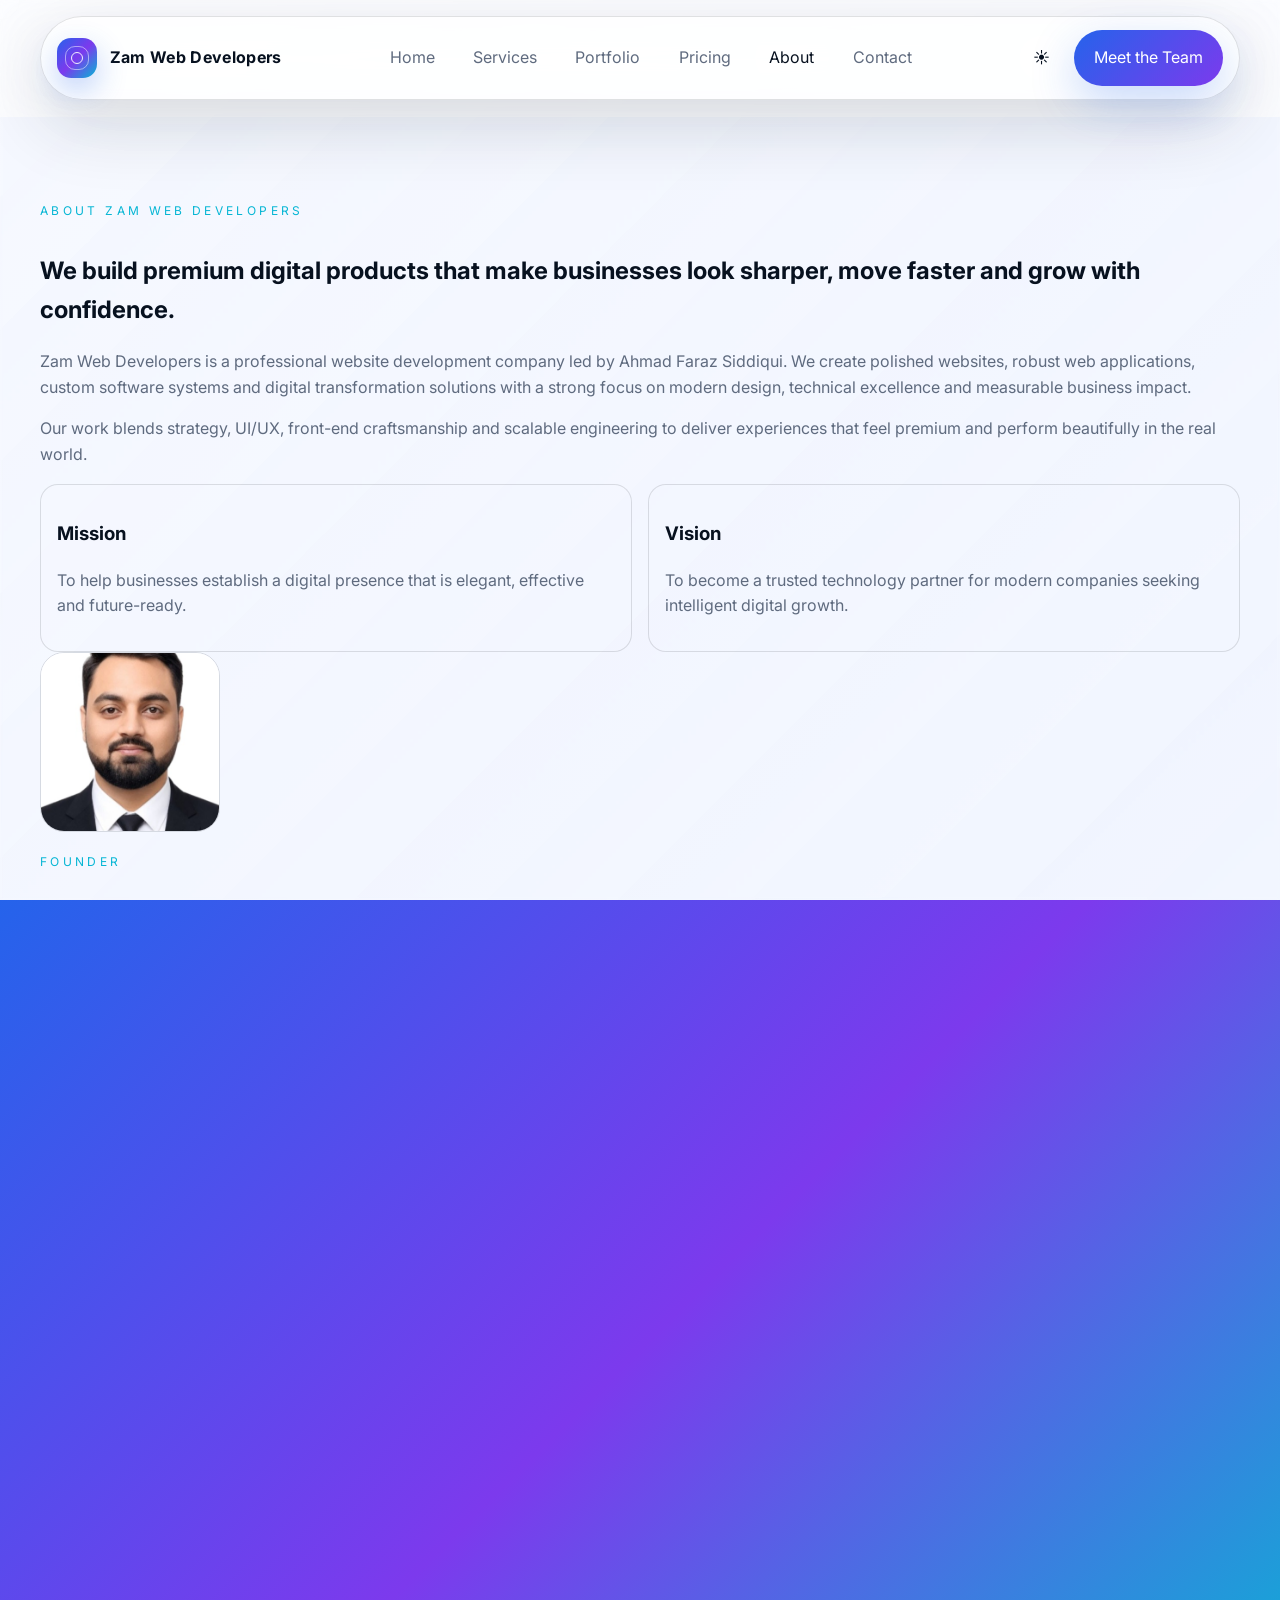
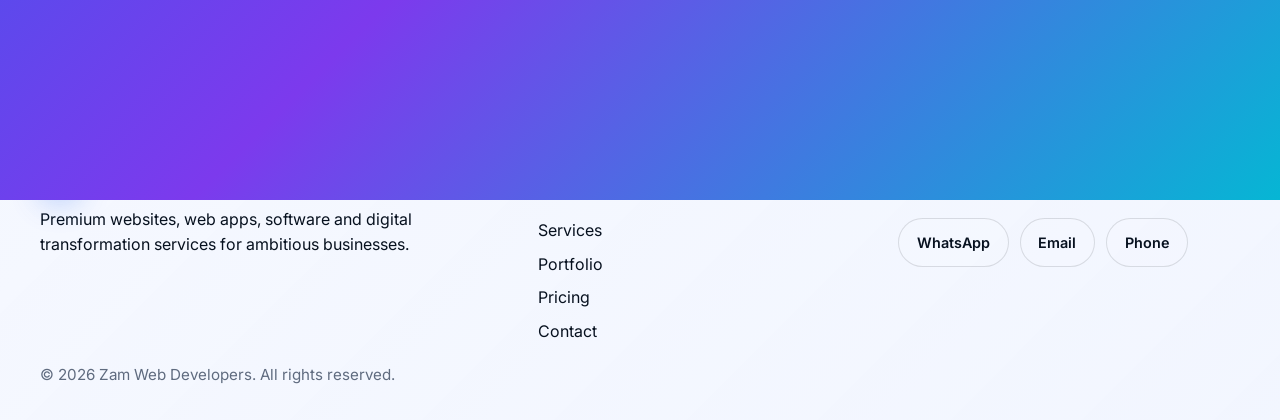
==== about.html @ e3aecfa4 "first" ====
<!DOCTYPE html>
<html lang="en">
  <head>
    <meta charset="UTF-8" />
    <meta name="viewport" content="width=device-width, initial-scale=1.0" />
    <title>About | Zam Web Developers</title>
    <meta name="description" content="Learn about Zam Web Developers, its mission, vision and founder Ahmad Faraz Siddiqui." />
    <link rel="canonical" href="https://zamwebdevelopers.com/about.html" />
    <link rel="preconnect" href="https://fonts.googleapis.com" />
    <link rel="preconnect" href="https://fonts.gstatic.com" crossorigin />
    <link href="https://fonts.googleapis.com/css2?family=Inter:wght@400;500;600;700;800&display=swap" rel="stylesheet" />
    <link rel="stylesheet" href="assets/css/styles.css" />
  </head>
  <body>
    <div id="loading-screen"><div class="loader"><div class="loader-ring"></div><div>Loading the company story...</div></div></div>
    <div id="scroll-progress"></div>
    <div id="cursor-follower"></div>
    <div class="page-transition"></div>
    <header class="site-header">
      <div class="container">
        <nav class="navbar" aria-label="Primary navigation">
          <a class="brand" href="index.html"><span class="brand-mark"></span><span>Zam Web Developers</span></a>
          <div class="nav-links">
            <a href="index.html">Home</a>
            <a href="services.html">Services</a>
            <a href="portfolio.html">Portfolio</a>
            <a href="pricing.html">Pricing</a>
            <a href="about.html" class="active">About</a>
            <a href="contact.html">Contact</a>
          </div>
          <div class="nav-actions"><button class="icon-btn" id="theme-toggle" aria-label="Toggle theme">☀︎</button><a class="btn" href="contact.html">Meet the Team</a></div>
        </nav>
      </div>
    </header>

    <main>
      <section class="section-shell">
        <div class="container about-grid">
          <article class="story-card reveal">
            <div class="eyebrow-small">About Zam Web Developers</div>
            <h2>We build premium digital products that make businesses look sharper, move faster and grow with confidence.</h2>
            <p>Zam Web Developers is a professional website development company led by Ahmad Faraz Siddiqui. We create polished websites, robust web applications, custom software systems and digital transformation solutions with a strong focus on modern design, technical excellence and measurable business impact.</p>
            <p>Our work blends strategy, UI/UX, front-end craftsmanship and scalable engineering to deliver experiences that feel premium and perform beautifully in the real world.</p>
            <div class="mission-vision">
              <div class="info-block"><h3>Mission</h3><p>To help businesses establish a digital presence that is elegant, effective and future-ready.</p></div>
              <div class="info-block"><h3>Vision</h3><p>To become a trusted technology partner for modern companies seeking intelligent digital growth.</p></div>
            </div>
          </article>
          <aside class="founder-card reveal">
            <img src="assets/images/founder.jpg" alt="Founder Ahmad Faraz Siddiqui" />
            <div>
              <div class="eyebrow-small">Founder</div>
              <h3>Ahmad Faraz Siddiqui</h3>
              <p>Professional Website Developer</p>
            </div>
            <p>Founder and lead specialist focused on premium digital experiences, modern web architecture and client-first delivery.</p>
          </aside>
        </div>
      </section>

      <section class="section-shell">
        <div class="container">
          <div class="section-heading reveal">
            <div>
              <div class="eyebrow-small">Future Goals</div>
              <h2>Expanding from premium websites to enterprise-grade digital transformation.</h2>
            </div>
          </div>
          <div class="service-grid">
            <article class="service-card reveal"><i>🚀</i><h3>Web Applications</h3><p>Scalable products that combine strong user experience with reliable architecture.</p></article>
            <article class="service-card reveal"><i>🧾</i><h3>ERP & CRM Systems</h3><p>Custom solutions for operations, sales, clients and internal workflows.</p></article>
            <article class="service-card reveal"><i>✨</i><h3>AI & Automation</h3><p>Intelligent integrations that improve productivity and unlock new capabilities.</p></article>
          </div>
        </div>
      </section>
    </main>

    <footer class="footer"><div class="container footer-grid"><div><div class="brand" style="margin-bottom:0.9rem;"><span class="brand-mark"></span><span>Zam Web Developers</span></div><p>Premium websites, web apps, software and digital transformation services for ambitious businesses.</p></div><div><h3>Quick Links</h3><div class="footer-links"><a href="services.html">Services</a><a href="portfolio.html">Portfolio</a><a href="pricing.html">Pricing</a><a href="contact.html">Contact</a></div></div><div><h3>Connect</h3><div class="socials"><a href="https://wa.me/919161007123" target="_blank" rel="noreferrer">WhatsApp</a><a href="mailto:farazsid20@gmail.com">Email</a><a href="tel:+919161007123">Phone</a></div></div></div><div class="container" style="margin-top:1.2rem;color:var(--muted);font-size:0.95rem;">© <span id="year"></span> Zam Web Developers. All rights reserved.</div></footer>
    <button class="back-to-top" id="back-to-top" aria-label="Back to top">↑</button>
    <script src="assets/js/main.js"></script>
  </body>
</html>
---- assets/css/styles.css ----
:root {
  --bg: #050816;
  --bg-soft: rgba(12, 18, 36, 0.88);
  --card: rgba(255, 255, 255, 0.08);
  --card-strong: rgba(255, 255, 255, 0.12);
  --text: #f8fbff;
  --muted: #9ca9c2;
  --primary: #2563eb;
  --secondary: #7c3aed;
  --accent: #06b6d4;
  --border: rgba(255, 255, 255, 0.12);
  --shadow: 0 30px 70px rgba(0, 0, 0, 0.35);
  --radius: 24px;
  --container: 1200px;
}

body.light {
  --bg: #f4f7ff;
  --bg-soft: rgba(255, 255, 255, 0.8);
  --card: rgba(9, 16, 39, 0.04);
  --card-strong: rgba(9, 16, 39, 0.08);
  --text: #07111f;
  --muted: #5f6b7f;
  --border: rgba(5, 8, 22, 0.12);
  --shadow: 0 24px 70px rgba(15, 23, 42, 0.16);
}

* { box-sizing: border-box; }
html { scroll-behavior: smooth; }
body {
  margin: 0;
  font-family: 'Inter', 'Segoe UI', Roboto, Arial, sans-serif;
  color: var(--text);
  background: linear-gradient(135deg, rgba(3, 7, 18, 0.5), rgba(5, 8, 22, 0.6)), url('../images/bg-hero.jpg') center/cover fixed;
  background-attachment: fixed;
  min-height: 100vh;
  overflow-x: hidden;
  line-height: 1.6;
  position: relative;
}

body::before {
  content: '';
  position: fixed;
  inset: 0;
  backdrop-filter: blur(1.5px);
  z-index: -1;
  pointer-events: none;
}

body.light {
  background: linear-gradient(135deg, rgba(244, 247, 255, 0.65), rgba(238, 243, 255, 0.75)), url('../images/bg-hero.jpg') center/cover fixed;
}

a { color: inherit; text-decoration: none; }
img { width: 100%; display: block; }
button, input, select, textarea { font: inherit; }

body.is-transitioning { overflow: hidden; }
body.is-transitioning .page-transition { transform: translateY(0); }

.page-transition {
  position: fixed;
  inset: 0;
  background: linear-gradient(135deg, var(--primary), var(--secondary), var(--accent));
  transform: translateY(100%);
  transition: transform 0.7s ease;
  z-index: 2000;
  pointer-events: none;
}

#cursor-follower {
  position: fixed;
  width: 40px;
  height: 40px;
  border: 1px solid rgba(255,255,255,0.2);
  border-radius: 999px;
  pointer-events: none;
  z-index: 3000;
  transform: translate(-50%, -50%);
  mix-blend-mode: screen;
  box-shadow: 0 0 30px rgba(6,182,212,0.2);
  transition: width 0.2s ease, height 0.2s ease, border-color 0.2s ease;
}
body.light #cursor-follower { border-color: rgba(0,0,0,0.16); }

#scroll-progress {
  position: fixed;
  inset: 0 auto auto 0;
  width: 0;
  height: 3px;
  background: linear-gradient(90deg, var(--primary), var(--accent), var(--secondary));
  z-index: 1999;
}

#loading-screen {
  position: fixed;
  inset: 0;
  display: grid;
  place-items: center;
  background: rgba(2, 6, 23, 0.96);
  z-index: 2600;
  backdrop-filter: blur(24px);
  transition: opacity 0.6s ease, visibility 0.6s ease;
}
#loading-screen.hidden { opacity: 0; visibility: hidden; }
.loader {
  display: flex;
  flex-direction: column;
  align-items: center;
  gap: 1rem;
}
.loader-ring {
  width: 72px;
  height: 72px;
  border-radius: 50%;
  border: 2px solid rgba(255,255,255,0.12);
  border-top-color: var(--accent);
  border-right-color: var(--secondary);
  animation: spin 1s linear infinite;
}

.container {
  width: min(var(--container), calc(100% - 32px));
  margin: 0 auto;
}

.site-header {
  position: sticky;
  top: 0;
  z-index: 1200;
  padding: 1rem 0;
  background: rgba(3, 7, 18, 0.36);
  backdrop-filter: blur(24px);
  border-bottom: 1px solid rgba(255,255,255,0.06);
}
body.light .site-header { background: rgba(255,255,255,0.68); }
.navbar {
  display: flex;
  align-items: center;
  justify-content: space-between;
  gap: 1rem;
  border: 1px solid var(--border);
  border-radius: 999px;
  background: var(--bg-soft);
  padding: 0.8rem 1rem;
  box-shadow: var(--shadow);
}
.brand {
  display: flex;
  align-items: center;
  gap: 0.8rem;
  font-weight: 700;
  letter-spacing: 0.02em;
}
.brand-mark {
  width: 40px;
  height: 40px;
  border-radius: 14px;
  background: linear-gradient(135deg, var(--primary), var(--secondary), var(--accent));
  box-shadow: 0 12px 30px rgba(37,99,235,0.3);
  position: relative;
  overflow: hidden;
}
.brand-mark::before,
.brand-mark::after {
  content: '';
  position: absolute;
  inset: 8px;
  border: 1px solid rgba(255,255,255,0.5);
  border-radius: 10px;
}
.brand-mark::after {
  inset: 14px;
  border-color: rgba(255,255,255,0.9);
}
.nav-links { display: flex; gap: 0.6rem; flex-wrap: wrap; }
.nav-links a {
  padding: 0.7rem 0.9rem;
  border-radius: 999px;
  color: var(--muted);
  transition: all 0.25s ease;
}
.nav-links a:hover, .nav-links a.active { color: var(--text); background: rgba(255,255,255,0.08); }
.nav-actions { display: flex; align-items: center; gap: 0.65rem; }
.icon-btn, .btn, .btn-secondary {
  border: none;
  cursor: pointer;
  transition: transform 0.25s ease, box-shadow 0.25s ease, background 0.25s ease;
  position: relative;
  overflow: hidden;
}
.icon-btn {
  width: 44px;
  height: 44px;
  border-radius: 50%;
  background: rgba(255,255,255,0.08);
  color: var(--text);
  backdrop-filter: blur(12px);
}
.btn {
  display: inline-flex;
  align-items: center;
  justify-content: center;
  gap: 0.6rem;
  padding: 0.95rem 1.25rem;
  border-radius: 999px;
  color: white;
  background: linear-gradient(135deg, var(--primary), var(--secondary));
  box-shadow: 0 16px 45px rgba(37,99,235,0.25);
}
.btn:hover, .icon-btn:hover { transform: translateY(-2px); }
.btn-secondary {
  background: rgba(255,255,255,0.08);
  color: var(--text);
  padding: 0.95rem 1.25rem;
  border-radius: 999px;
  border: 1px solid var(--border);
  backdrop-filter: blur(16px);
}
.btn-secondary:hover { background: rgba(255,255,255,0.14); }
.btn::after, .btn-secondary::after {
  content: '';
  position: absolute;
  inset: 0;
  background: radial-gradient(circle, rgba(255,255,255,0.3), transparent 60%);
  transform: scale(0);
  transition: transform 0.45s ease;
}
.btn:active::after, .btn-secondary:active::after { transform: scale(2.2); }

.hero {
  position: relative;
  padding: 4.5rem 0 3rem;
  min-height: 92vh;
  display: grid;
  align-items: center;
  overflow: hidden;
  background: transparent;
}
.hero-grid {
  display: grid;
  grid-template-columns: 1.1fr 0.9fr;
  gap: 2rem;
  align-items: center;
}
.hero-copy h1 {
  font-size: clamp(2.4rem, 5vw, 4.5rem);
  line-height: 1.05;
  margin: 0 0 1rem;
  letter-spacing: -0.03em;
}
.hero-copy .eyebrow {
  display: inline-flex;
  align-items: center;
  gap: 0.6rem;
  font-size: 0.8rem;
  text-transform: uppercase;
  letter-spacing: 0.25em;
  color: var(--accent);
  margin-bottom: 1rem;
}
.hero-copy p {
  font-size: 1.06rem;
  color: var(--muted);
  margin: 0 0 1.8rem;
  max-width: 640px;
}
.hero-actions { display: flex; gap: 1rem; flex-wrap: wrap; margin-bottom: 2rem; }
.typing { color: var(--accent); }
.hero-badges { display: flex; flex-wrap: wrap; gap: 0.7rem; }
.badge {
  display: inline-flex;
  align-items: center;
  gap: 0.4rem;
  padding: 0.7rem 0.9rem;
  border-radius: 999px;
  color: var(--muted);
  background: rgba(255,255,255,0.06);
  border: 1px solid var(--border);
}
.hero-visual {
  position: relative;
  min-height: 540px;
  display: grid;
  place-items: center;
}
.hero-card {
  width: min(100%, 520px);
  padding: 1.2rem;
  background: linear-gradient(135deg, rgba(255,255,255,0.14), rgba(255,255,255,0.06));
  border: 1px solid var(--border);
  border-radius: 30px;
  box-shadow: var(--shadow);
  backdrop-filter: blur(28px);
  transform-style: preserve-3d;
}
.hero-card-inner {
  position: relative;
  overflow: hidden;
  border-radius: 24px;
  background: linear-gradient(140deg, rgba(37,99,235,0.2), rgba(7, 14, 32, 0.82) 55%, rgba(6,182,212,0.18));
  padding: 1.2rem;
  min-height: 430px;
}
.hero-card-inner::before,
.hero-card-inner::after {
  content: '';
  position: absolute;
  border-radius: 999px;
  filter: blur(30px);
  opacity: 0.7;
}
.hero-card-inner::before { width: 220px; height: 220px; background: rgba(37,99,235,0.35); top: -40px; right: -30px; }
.hero-card-inner::after { width: 180px; height: 180px; background: rgba(6,182,212,0.35); bottom: -40px; left: -20px; }
.hero-visual img { border-radius: 22px; border: 1px solid rgba(255,255,255,0.12); box-shadow: inset 0 0 0 1px rgba(255,255,255,0.06); }
.glow-orb {
  position: absolute;
  width: 280px;
  height: 280px;
  border-radius: 50%;
  background: radial-gradient(circle, rgba(37,99,235,0.45), transparent 70%);
  filter: blur(10px);
  left: -50px;
  bottom: -50px;
  animation: float 6s ease-in-out infinite;
}
.particle-layer { position: absolute; inset: 0; pointer-events: none; }
.particle {
  position: absolute;
  width: 8px;
  height: 8px;
  border-radius: 50%;
  background: rgba(255,255,255,0.8);
  box-shadow: 0 0 18px rgba(37,99,235,0.7);
  animation: float 4s ease-in-out infinite;
}
.tech-grid {
  display: grid;
  grid-template-columns: repeat(3, 1fr);
  gap: 0.75rem;
  margin-top: 1rem;
}
.tech-pill {
  padding: 0.8rem 0.7rem;
  text-align: center;
  border-radius: 16px;
  background: rgba(255,255,255,0.07);
  border: 1px solid rgba(255,255,255,0.12);
  font-size: 0.82rem;
  color: var(--text);
}

.section-shell {
  padding: 5rem 0;
}
.section-heading {
  display: flex;
  justify-content: space-between;
  align-items: end;
  gap: 2rem;
  margin-bottom: 2rem;
}
.section-heading h2 {
  font-size: clamp(1.8rem, 3vw, 2.4rem);
  margin: 0 0 0.5rem;
}
.section-heading p { margin: 0; color: var(--muted); max-width: 680px; }
.eyebrow-small {
  display: inline-block;
  font-size: 0.75rem;
  text-transform: uppercase;
  letter-spacing: 0.28em;
  color: var(--accent);
  margin-bottom: 0.8rem;
}

.stats-grid, .why-grid, .service-grid, .portfolio-grid, .pricing-grid, .faq-list, .blog-grid, .logo-row, .award-grid, .timeline, .testimonial-grid, .contact-grid {
  display: grid;
  gap: 1.35rem;
}
.stats-grid { grid-template-columns: repeat(4, 1fr); }
.stat-card, .why-card, .service-card, .portfolio-card, .pricing-card, .faq-item, .blog-card, .award-card, .timeline-step, .testimonial-card, .contact-card, .calculator-card {
  position: relative;
  padding: 1.2rem;
  border-radius: var(--radius);
  background: linear-gradient(135deg, var(--card), rgba(255,255,255,0.04));
  border: 1px solid var(--border);
  backdrop-filter: blur(20px);
  box-shadow: var(--shadow);
  overflow: hidden;
}
.stat-card::before, .why-card::before, .service-card::before, .portfolio-card::before, .pricing-card::before, .faq-item::before, .blog-card::before, .award-card::before, .timeline-step::before, .testimonial-card::before, .contact-card::before, .calculator-card::before {
  content: '';
  position: absolute;
  inset: 0;
  background: linear-gradient(135deg, rgba(255,255,255,0.12), transparent 30%, rgba(255,255,255,0.04));
  pointer-events: none;
}
.stat-card .value { font-size: 2rem; font-weight: 700; margin-bottom: 0.3rem; }
.stat-card span { color: var(--muted); }

.why-grid { grid-template-columns: repeat(4, 1fr); }
.why-card:hover, .service-card:hover, .portfolio-card:hover, .pricing-card:hover, .blog-card:hover, .testimonial-card:hover, .timeline-step:hover {
  transform: translateY(-6px);
  border-color: rgba(37,99,235,0.4);
  box-shadow: 0 25px 70px rgba(6,182,212,0.15);
}
.why-card i, .service-card i, .pricing-card i, .blog-card i, .timeline-step i, .testimonial-card i {
  font-size: 1.35rem;
  color: var(--accent);
  margin-bottom: 0.8rem;
}
.why-card h3, .service-card h3, .pricing-card h3, .blog-card h3, .portfolio-card h3, .testimonial-card h3 { margin: 0 0 0.5rem; }
.why-card p, .service-card p, .pricing-card p, .blog-card p, .portfolio-card p, .testimonial-card p, .faq-item p { color: var(--muted); margin: 0; }

.service-grid { grid-template-columns: repeat(3, 1fr); }
.service-card .card-link { margin-top: 1rem; display: inline-flex; color: var(--accent); font-weight: 600; }
.service-card .service-list { display: flex; flex-wrap: wrap; gap: 0.5rem; margin-top: 1rem; }
.service-card .service-list span { padding: 0.45rem 0.7rem; border-radius: 999px; background: rgba(255,255,255,0.06); border: 1px solid var(--border); font-size: 0.8rem; }

.timeline { position: relative; grid-template-columns: repeat(6, 1fr); }
.timeline::before { content: ''; position: absolute; top: 28px; left: 9%; right: 9%; height: 2px; background: linear-gradient(90deg, var(--primary), var(--accent), var(--secondary)); opacity: 0.45; }
.timeline-step { text-align: center; position: relative; z-index: 1; }
.timeline-step .step-badge { width: 56px; height: 56px; border-radius: 50%; display: inline-grid; place-items: center; margin-bottom: 0.9rem; background: linear-gradient(135deg, rgba(37,99,235,0.25), rgba(6,182,212,0.25)); border: 1px solid rgba(255,255,255,0.12); font-weight: 700; }
.timeline-step h3 { margin: 0 0 0.45rem; }
.timeline-step p { color: var(--muted); font-size: 0.95rem; }

.portfolio-grid { grid-template-columns: repeat(3, 1fr); }
.portfolio-card img { aspect-ratio: 16/10; object-fit: cover; border-radius: 16px; margin-bottom: 1rem; }
.portfolio-actions { display: flex; justify-content: space-between; align-items: center; margin-top: 1rem; }
.filter-row { display: flex; flex-wrap: wrap; gap: 0.7rem; margin-bottom: 1.2rem; }
.filter-chip {
  border: 1px solid var(--border);
  padding: 0.7rem 0.95rem;
  border-radius: 999px;
  background: rgba(255,255,255,0.06);
  color: var(--muted);
  cursor: pointer;
}
.filter-chip.active { background: linear-gradient(135deg, var(--primary), var(--secondary)); color: white; }

.tech-stack { display: grid; grid-template-columns: repeat(6, minmax(0, 1fr)); gap: 0.9rem; }
.tech-item {
  padding: 1rem;
  border-radius: 18px;
  text-align: center;
  background: rgba(255,255,255,0.06);
  border: 1px solid var(--border);
  min-height: 96px;
  display: grid;
  place-items: center;
  font-weight: 600;
}
.tech-item:hover { transform: translateY(-3px); box-shadow: 0 18px 45px rgba(37,99,235,0.14); }

.testimonial-grid { grid-template-columns: repeat(3, 1fr); }
.testimonial-card .rating { color: #fbbf24; font-size: 1rem; margin-bottom: 0.7rem; }
.testimonial-card .person { display: flex; align-items: center; gap: 0.7rem; margin-top: 1rem; }
.avatar { width: 48px; height: 48px; border-radius: 50%; background: linear-gradient(135deg, var(--primary), var(--secondary)); display: grid; place-items: center; font-weight: 700; }
.testimonial-slider { margin-top: 1rem; display: flex; justify-content: center; gap: 0.75rem; }
.testimonial-slider button { width: 44px; height: 44px; border-radius: 50%; border: 1px solid var(--border); background: rgba(255,255,255,0.08); color: var(--text); }

.pricing-grid { grid-template-columns: repeat(3, 1fr); }
.pricing-card.featured { border-color: rgba(37,99,235,0.4); transform: scale(1.015); }
.pricing-card ul { list-style: none; padding: 0; margin: 1rem 0; display: grid; gap: 0.65rem; }
.pricing-card li { color: var(--muted); display: flex; gap: 0.55rem; align-items: flex-start; }
.pricing-card li::before { content: '✓'; color: var(--accent); font-weight: 700; }
.price { font-size: 2rem; font-weight: 700; margin: 0.4rem 0; }
.price small { font-size: 0.95rem; color: var(--muted); }

.faq-list { grid-template-columns: 1fr 1fr; }
.faq-item { cursor: pointer; }
.faq-item .faq-question { display: flex; justify-content: space-between; align-items: center; gap: 1rem; }
.faq-answer { max-height: 0; overflow: hidden; transition: max-height 0.35s ease; }
.faq-item.active .faq-answer { max-height: 180px; margin-top: 0.8rem; }
.faq-item .plus { color: var(--accent); font-size: 1.15rem; }

.newsletter, .cta-banner { padding: 2rem; border-radius: 32px; background: linear-gradient(135deg, rgba(37,99,235,0.18), rgba(6,182,212,0.16)); border: 1px solid var(--border); box-shadow: var(--shadow); }
.newsletter form { display: flex; gap: 0.8rem; flex-wrap: wrap; margin-top: 1rem; }
.newsletter input { flex: 1; min-width: 260px; padding: 0.95rem 1rem; border-radius: 999px; border: 1px solid var(--border); background: rgba(255,255,255,0.08); color: var(--text); }

.about-grid, .contact-grid { grid-template-columns: 1.1fr 0.9fr; gap: 1.4rem; }
.story-card p { color: var(--muted); margin-bottom: 1rem; }
.mission-vision { display: grid; grid-template-columns: repeat(2, 1fr); gap: 1rem; margin-top: 1rem; }
.founder-card { display: flex; flex-direction: column; gap: 1rem; align-items: flex-start; }
.founder-card img { width: 180px; height: 180px; object-fit: cover; border-radius: 24px; border: 1px solid var(--border); }
.contact-card form { display: grid; gap: 0.8rem; }
.contact-card .field-group { display: grid; gap: 0.35rem; }
.contact-card label { font-weight: 600; }
.contact-card input, .contact-card select, .contact-card textarea {
  padding: 0.9rem 1rem; border-radius: 16px; border: 1px solid var(--border); background: rgba(255,255,255,0.08); color: var(--text);
}
.contact-card textarea { min-height: 120px; resize: vertical; }
.company-info { display: grid; gap: 1rem; }
.info-block { padding: 1rem; border-radius: 18px; background: rgba(255,255,255,0.05); border: 1px solid var(--border); }
.map-card { min-height: 240px; display: grid; place-items: center; border-radius: 24px; background: linear-gradient(135deg, rgba(37,99,235,0.18), rgba(6,182,212,0.18)); border: 1px solid var(--border); }

.footer {
  padding: 3rem 0 2rem;
  border-top: 1px solid var(--border);
  margin-top: 2rem;
}
.footer-grid { display: grid; grid-template-columns: 1.4fr 1fr 1fr; gap: 1.2rem; }
.footer-links { display: grid; gap: 0.5rem; }
.socials { display: flex; gap: 0.7rem; flex-wrap: wrap; }
.socials a { padding: 0.75rem 1.1rem; display: inline-flex; align-items: center; justify-content: center; border-radius: 999px; background: rgba(255,255,255,0.08); border: 1px solid var(--border); font-weight: 600; font-size: 0.9rem; transition: all 0.25s ease; }

.back-to-top {
  position: fixed;
  right: 20px;
  bottom: 22px;
  width: 50px;
  height: 50px;
  border-radius: 50%;
  border: none;
  background: linear-gradient(135deg, var(--primary), var(--secondary));
  color: white;
  box-shadow: 0 14px 40px rgba(37,99,235,0.25);
  z-index: 1800;
  opacity: 0;
  visibility: hidden;
  transform: translateY(12px);
  transition: all 0.3s ease;
}
.back-to-top.visible { opacity: 1; visibility: visible; transform: translateY(0); }

.floating-widget {
  position: fixed;
  right: 20px;
  bottom: 88px;
  z-index: 1780;
}
.widget-btn, .floating-action {
  width: 56px; height: 56px; border-radius: 50%; display: grid; place-items: center; border: none; color: white; cursor: pointer; box-shadow: var(--shadow);
}
.widget-btn { background: linear-gradient(135deg, var(--primary), var(--secondary)); }
.chat-panel {
  position: absolute;
  right: 0;
  bottom: 72px;
  width: 320px;
  padding: 1rem;
  border-radius: 24px;
  background: rgba(6, 10, 25, 0.92);
  border: 1px solid var(--border);
  backdrop-filter: blur(24px);
  display: none;
}
.chat-panel.open { display: block; }
.chat-bubble { background: rgba(255,255,255,0.08); padding: 0.8rem; border-radius: 16px; margin-bottom: 0.8rem; color: var(--muted); }
.floating-actions { position: fixed; right: 20px; bottom: 90px; display: grid; gap: 0.7rem; z-index: 1750; }
.whatsapp { background: #25d366; }
.phone { background: var(--accent); }
.mail { background: var(--secondary); }

.calculator-card .range-row { display: grid; gap: 0.35rem; margin-top: 0.8rem; }
.calculator-card .output { margin-top: 0.8rem; font-size: 1.4rem; font-weight: 700; }

.reveal { opacity: 0; transform: translateY(24px); transition: all 0.6s ease; }
.reveal.visible { opacity: 1; transform: translateY(0); }

@keyframes spin { to { transform: rotate(360deg); } }
@keyframes float { 0%,100% { transform: translateY(0px); } 50% { transform: translateY(-12px); } }

@media (max-width: 1024px) {
  .hero-grid, .about-grid, .contact-grid { grid-template-columns: 1fr; }
  .stats-grid, .why-grid, .service-grid, .portfolio-grid, .pricing-grid, .testimonial-grid, .faq-list { grid-template-columns: repeat(2, 1fr); }
  .timeline { grid-template-columns: repeat(3, 1fr); }
  .tech-stack { grid-template-columns: repeat(3, 1fr); }
  .footer-grid { grid-template-columns: 1fr 1fr; }
}

@media (max-width: 780px) {
  .navbar { flex-wrap: wrap; border-radius: 24px; }
  .nav-links { order: 3; width: 100%; justify-content: center; }
  .stats-grid, .why-grid, .service-grid, .portfolio-grid, .pricing-grid, .testimonial-grid, .faq-list, .mission-vision, .tech-stack, .footer-grid { grid-template-columns: 1fr; }
  .timeline { grid-template-columns: 1fr; }
  .timeline::before { display: none; }
  .hero { padding-top: 3rem; }
  .hero-actions { flex-direction: column; align-items: flex-start; }
  .section-heading { flex-direction: column; align-items: flex-start; }
  .newsletter form { flex-direction: column; }
}
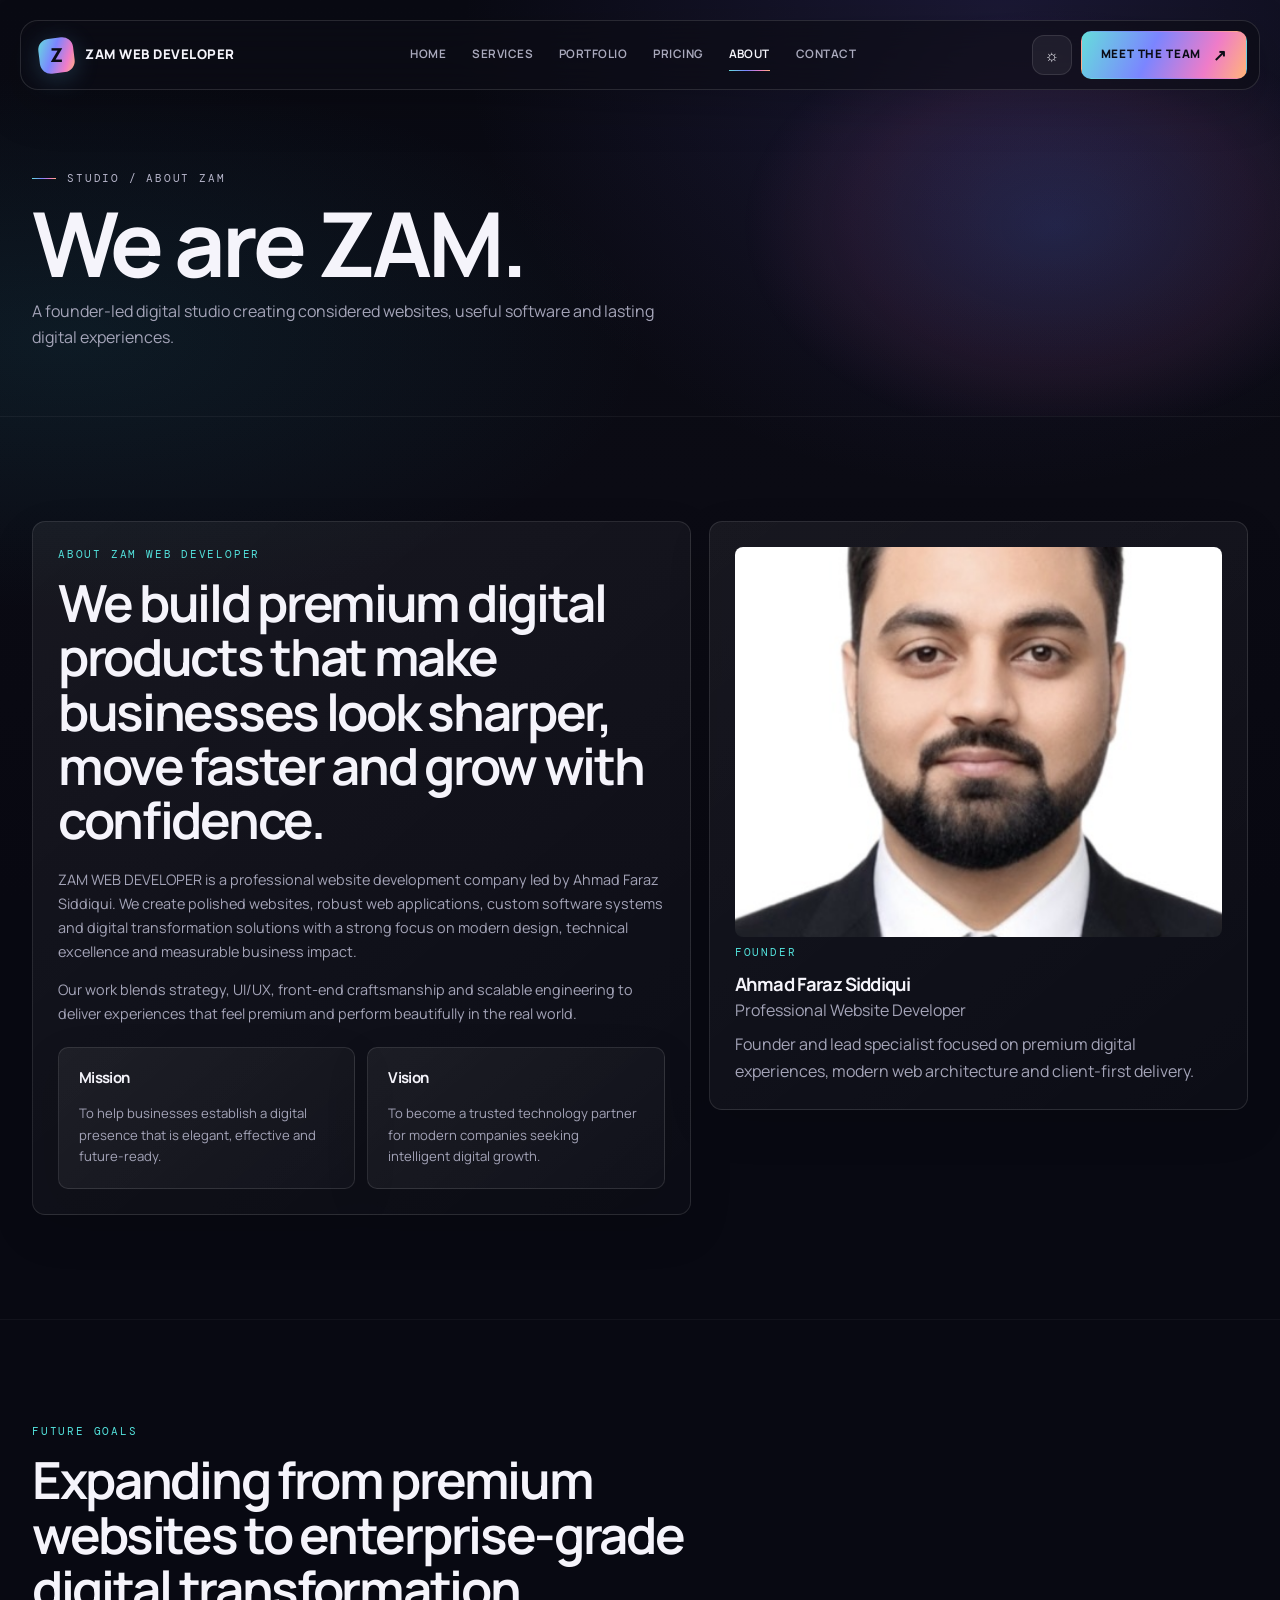
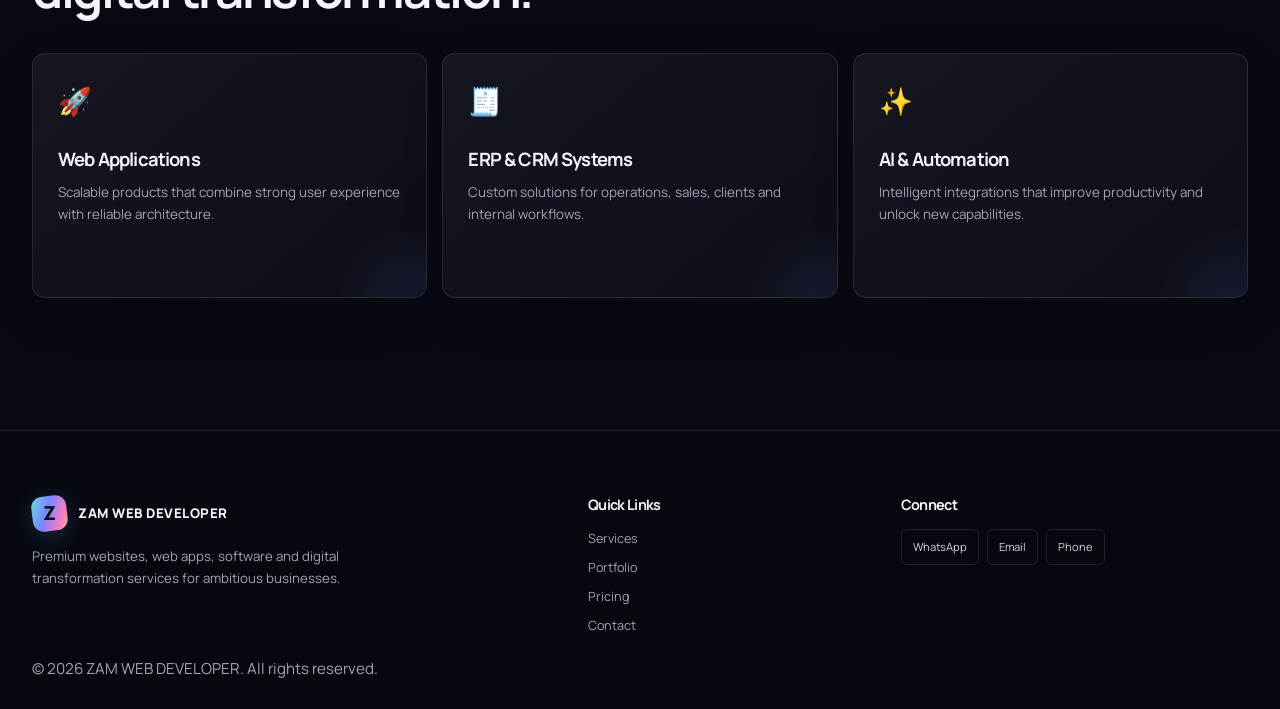
==== commit 079c0f19: "08/10/2026" ====
--- a/about.html
+++ b/about.html
@@ -3,12 +3,22 @@
   <head>
     <meta charset="UTF-8" />
     <meta name="viewport" content="width=device-width, initial-scale=1.0" />
-    <title>About | Zam Web Developers</title>
-    <meta name="description" content="Learn about Zam Web Developers, its mission, vision and founder Ahmad Faraz Siddiqui." />
-    <link rel="canonical" href="https://zamwebdevelopers.com/about.html" />
+    <link rel="icon" type="image/svg+xml" href="assets/images/favicon.svg" />
+    <title>About | ZAM WEB DEVELOPER</title>
+    <meta name="description" content="Learn about ZAM WEB DEVELOPER, its mission, vision and founder Ahmad Faraz Siddiqui." />
+    <link rel="canonical" href="https://zamai.shop/about.html" />
+    <meta property="og:title" content="About | ZAM WEB DEVELOPER" />
+    <meta property="og:description" content="Learn about ZAM WEB DEVELOPER, its mission, vision and founder Ahmad Faraz Siddiqui." />
+    <meta property="og:type" content="website" />
+    <meta property="og:url" content="https://zamai.shop/about.html" />
+    <meta property="og:image" content="https://zamai.shop/assets/images/founder.jpg" />
+    <meta name="twitter:card" content="summary_large_image" />
+    <meta name="twitter:title" content="About | ZAM WEB DEVELOPER" />
+    <meta name="twitter:description" content="Learn about ZAM WEB DEVELOPER, its mission, vision and founder Ahmad Faraz Siddiqui." />
+    <meta name="twitter:image" content="https://zamai.shop/assets/images/founder.jpg" />
     <link rel="preconnect" href="https://fonts.googleapis.com" />
     <link rel="preconnect" href="https://fonts.gstatic.com" crossorigin />
-    <link href="https://fonts.googleapis.com/css2?family=Inter:wght@400;500;600;700;800&display=swap" rel="stylesheet" />
+    <link href="https://fonts.googleapis.com/css2?family=DM+Mono:wght@400;500&family=Manrope:wght@400;500;600;700;800&display=swap" rel="stylesheet" />
     <link rel="stylesheet" href="assets/css/styles.css" />
   </head>
   <body>
@@ -19,8 +29,8 @@
     <header class="site-header">
       <div class="container">
         <nav class="navbar" aria-label="Primary navigation">
-          <a class="brand" href="index.html"><span class="brand-mark"></span><span>Zam Web Developers</span></a>
-          <div class="nav-links">
+          <a class="brand" href="index.html"><span class="brand-mark"></span><span>ZAM WEB DEVELOPER</span></a>
+          <div class="nav-links" id="site-nav">
             <a href="index.html">Home</a>
             <a href="services.html">Services</a>
             <a href="portfolio.html">Portfolio</a>
@@ -28,18 +38,20 @@
             <a href="about.html" class="active">About</a>
             <a href="contact.html">Contact</a>
           </div>
+          <button class="menu-toggle" type="button" aria-label="Open navigation" aria-expanded="false" aria-controls="site-nav"><span></span><span></span></button>
           <div class="nav-actions"><button class="icon-btn" id="theme-toggle" aria-label="Toggle theme">☀︎</button><a class="btn" href="contact.html">Meet the Team</a></div>
         </nav>
       </div>
     </header>
 
     <main>
+      <section class="page-intro"><div class="container reveal"><div class="eyebrow">Studio / About ZAM</div><h1>We are ZAM.</h1><p>A founder-led digital studio creating considered websites, useful software and lasting digital experiences.</p></div></section>
       <section class="section-shell">
         <div class="container about-grid">
           <article class="story-card reveal">
-            <div class="eyebrow-small">About Zam Web Developers</div>
+            <div class="eyebrow-small">About ZAM WEB DEVELOPER</div>
             <h2>We build premium digital products that make businesses look sharper, move faster and grow with confidence.</h2>
-            <p>Zam Web Developers is a professional website development company led by Ahmad Faraz Siddiqui. We create polished websites, robust web applications, custom software systems and digital transformation solutions with a strong focus on modern design, technical excellence and measurable business impact.</p>
+            <p>ZAM WEB DEVELOPER is a professional website development company led by Ahmad Faraz Siddiqui. We create polished websites, robust web applications, custom software systems and digital transformation solutions with a strong focus on modern design, technical excellence and measurable business impact.</p>
             <p>Our work blends strategy, UI/UX, front-end craftsmanship and scalable engineering to deliver experiences that feel premium and perform beautifully in the real world.</p>
             <div class="mission-vision">
               <div class="info-block"><h3>Mission</h3><p>To help businesses establish a digital presence that is elegant, effective and future-ready.</p></div>
@@ -75,7 +87,7 @@
       </section>
     </main>
 
-    <footer class="footer"><div class="container footer-grid"><div><div class="brand" style="margin-bottom:0.9rem;"><span class="brand-mark"></span><span>Zam Web Developers</span></div><p>Premium websites, web apps, software and digital transformation services for ambitious businesses.</p></div><div><h3>Quick Links</h3><div class="footer-links"><a href="services.html">Services</a><a href="portfolio.html">Portfolio</a><a href="pricing.html">Pricing</a><a href="contact.html">Contact</a></div></div><div><h3>Connect</h3><div class="socials"><a href="https://wa.me/919161007123" target="_blank" rel="noreferrer">WhatsApp</a><a href="mailto:farazsid20@gmail.com">Email</a><a href="tel:+919161007123">Phone</a></div></div></div><div class="container" style="margin-top:1.2rem;color:var(--muted);font-size:0.95rem;">© <span id="year"></span> Zam Web Developers. All rights reserved.</div></footer>
+    <footer class="footer"><div class="container footer-grid"><div><div class="brand" style="margin-bottom:0.9rem;"><span class="brand-mark"></span><span>ZAM WEB DEVELOPER</span></div><p>Premium websites, web apps, software and digital transformation services for ambitious businesses.</p></div><div><h3>Quick Links</h3><div class="footer-links"><a href="services.html">Services</a><a href="portfolio.html">Portfolio</a><a href="pricing.html">Pricing</a><a href="contact.html">Contact</a></div></div><div><h3>Connect</h3><div class="socials"><a href="https://wa.me/919161007123" target="_blank" rel="noreferrer">WhatsApp</a><a href="mailto:farazsid20@gmail.com">Email</a><a href="tel:+919161007123">Phone</a></div></div></div><div class="container" style="margin-top:1.2rem;color:var(--muted);font-size:0.95rem;">© <span id="year"></span> ZAM WEB DEVELOPER. All rights reserved.</div></footer>
     <button class="back-to-top" id="back-to-top" aria-label="Back to top">↑</button>
     <script src="assets/js/main.js"></script>
   </body>
--- a/assets/css/styles.css
+++ b/assets/css/styles.css
@@ -1,584 +1,225 @@
 :root {
-  --bg: #050816;
-  --bg-soft: rgba(12, 18, 36, 0.88);
-  --card: rgba(255, 255, 255, 0.08);
-  --card-strong: rgba(255, 255, 255, 0.12);
-  --text: #f8fbff;
-  --muted: #9ca9c2;
-  --primary: #2563eb;
-  --secondary: #7c3aed;
-  --accent: #06b6d4;
-  --border: rgba(255, 255, 255, 0.12);
-  --shadow: 0 30px 70px rgba(0, 0, 0, 0.35);
-  --radius: 24px;
-  --container: 1200px;
-}
-
-body.light {
-  --bg: #f4f7ff;
-  --bg-soft: rgba(255, 255, 255, 0.8);
-  --card: rgba(9, 16, 39, 0.04);
-  --card-strong: rgba(9, 16, 39, 0.08);
-  --text: #07111f;
-  --muted: #5f6b7f;
-  --border: rgba(5, 8, 22, 0.12);
-  --shadow: 0 24px 70px rgba(15, 23, 42, 0.16);
+  color-scheme: dark;
+  --bg: #080912;
+  --surface: #10111d;
+  --surface-2: #151624;
+  --text: #f5f4fb;
+  --muted: #a4a4b8;
+  --line: rgba(255,255,255,.11);
+  --blue: #6d79ff;
+  --cyan: #53e2dc;
+  --pink: #f17bc5;
+  --orange: #ffad70;
+  --gradient: linear-gradient(115deg,#66dddc 0%,#7b85ff 42%,#ef7cc8 76%,#ffb47a 100%);
+  --container: 1240px;
+  --shadow: 0 30px 100px rgba(0,0,0,.38);
 }
 
 * { box-sizing: border-box; }
-html { scroll-behavior: smooth; }
-body {
-  margin: 0;
-  font-family: 'Inter', 'Segoe UI', Roboto, Arial, sans-serif;
-  color: var(--text);
-  background: linear-gradient(135deg, rgba(3, 7, 18, 0.5), rgba(5, 8, 22, 0.6)), url('../images/bg-hero.jpg') center/cover fixed;
-  background-attachment: fixed;
-  min-height: 100vh;
-  overflow-x: hidden;
-  line-height: 1.6;
-  position: relative;
-}
-
-body::before {
-  content: '';
-  position: fixed;
-  inset: 0;
-  backdrop-filter: blur(1.5px);
-  z-index: -1;
-  pointer-events: none;
-}
-
-body.light {
-  background: linear-gradient(135deg, rgba(244, 247, 255, 0.65), rgba(238, 243, 255, 0.75)), url('../images/bg-hero.jpg') center/cover fixed;
-}
-
-a { color: inherit; text-decoration: none; }
-img { width: 100%; display: block; }
-button, input, select, textarea { font: inherit; }
-
-body.is-transitioning { overflow: hidden; }
-body.is-transitioning .page-transition { transform: translateY(0); }
-
-.page-transition {
-  position: fixed;
-  inset: 0;
-  background: linear-gradient(135deg, var(--primary), var(--secondary), var(--accent));
-  transform: translateY(100%);
-  transition: transform 0.7s ease;
-  z-index: 2000;
-  pointer-events: none;
-}
-
-#cursor-follower {
-  position: fixed;
-  width: 40px;
-  height: 40px;
-  border: 1px solid rgba(255,255,255,0.2);
-  border-radius: 999px;
-  pointer-events: none;
-  z-index: 3000;
-  transform: translate(-50%, -50%);
-  mix-blend-mode: screen;
-  box-shadow: 0 0 30px rgba(6,182,212,0.2);
-  transition: width 0.2s ease, height 0.2s ease, border-color 0.2s ease;
-}
-body.light #cursor-follower { border-color: rgba(0,0,0,0.16); }
-
-#scroll-progress {
-  position: fixed;
-  inset: 0 auto auto 0;
-  width: 0;
-  height: 3px;
-  background: linear-gradient(90deg, var(--primary), var(--accent), var(--secondary));
-  z-index: 1999;
-}
-
-#loading-screen {
-  position: fixed;
-  inset: 0;
-  display: grid;
-  place-items: center;
-  background: rgba(2, 6, 23, 0.96);
-  z-index: 2600;
-  backdrop-filter: blur(24px);
-  transition: opacity 0.6s ease, visibility 0.6s ease;
-}
-#loading-screen.hidden { opacity: 0; visibility: hidden; }
-.loader {
-  display: flex;
-  flex-direction: column;
-  align-items: center;
-  gap: 1rem;
-}
-.loader-ring {
-  width: 72px;
-  height: 72px;
-  border-radius: 50%;
-  border: 2px solid rgba(255,255,255,0.12);
-  border-top-color: var(--accent);
-  border-right-color: var(--secondary);
-  animation: spin 1s linear infinite;
-}
-
-.container {
-  width: min(var(--container), calc(100% - 32px));
-  margin: 0 auto;
-}
-
-.site-header {
-  position: sticky;
-  top: 0;
-  z-index: 1200;
-  padding: 1rem 0;
-  background: rgba(3, 7, 18, 0.36);
-  backdrop-filter: blur(24px);
-  border-bottom: 1px solid rgba(255,255,255,0.06);
-}
-body.light .site-header { background: rgba(255,255,255,0.68); }
-.navbar {
-  display: flex;
-  align-items: center;
-  justify-content: space-between;
-  gap: 1rem;
-  border: 1px solid var(--border);
-  border-radius: 999px;
-  background: var(--bg-soft);
-  padding: 0.8rem 1rem;
-  box-shadow: var(--shadow);
-}
-.brand {
-  display: flex;
-  align-items: center;
-  gap: 0.8rem;
-  font-weight: 700;
-  letter-spacing: 0.02em;
-}
-.brand-mark {
-  width: 40px;
-  height: 40px;
-  border-radius: 14px;
-  background: linear-gradient(135deg, var(--primary), var(--secondary), var(--accent));
-  box-shadow: 0 12px 30px rgba(37,99,235,0.3);
-  position: relative;
-  overflow: hidden;
-}
-.brand-mark::before,
-.brand-mark::after {
-  content: '';
-  position: absolute;
-  inset: 8px;
-  border: 1px solid rgba(255,255,255,0.5);
-  border-radius: 10px;
-}
-.brand-mark::after {
-  inset: 14px;
-  border-color: rgba(255,255,255,0.9);
-}
-.nav-links { display: flex; gap: 0.6rem; flex-wrap: wrap; }
-.nav-links a {
-  padding: 0.7rem 0.9rem;
-  border-radius: 999px;
-  color: var(--muted);
-  transition: all 0.25s ease;
-}
-.nav-links a:hover, .nav-links a.active { color: var(--text); background: rgba(255,255,255,0.08); }
-.nav-actions { display: flex; align-items: center; gap: 0.65rem; }
-.icon-btn, .btn, .btn-secondary {
-  border: none;
-  cursor: pointer;
-  transition: transform 0.25s ease, box-shadow 0.25s ease, background 0.25s ease;
-  position: relative;
-  overflow: hidden;
-}
-.icon-btn {
-  width: 44px;
-  height: 44px;
-  border-radius: 50%;
-  background: rgba(255,255,255,0.08);
-  color: var(--text);
-  backdrop-filter: blur(12px);
-}
-.btn {
-  display: inline-flex;
-  align-items: center;
-  justify-content: center;
-  gap: 0.6rem;
-  padding: 0.95rem 1.25rem;
-  border-radius: 999px;
-  color: white;
-  background: linear-gradient(135deg, var(--primary), var(--secondary));
-  box-shadow: 0 16px 45px rgba(37,99,235,0.25);
-}
-.btn:hover, .icon-btn:hover { transform: translateY(-2px); }
-.btn-secondary {
-  background: rgba(255,255,255,0.08);
-  color: var(--text);
-  padding: 0.95rem 1.25rem;
-  border-radius: 999px;
-  border: 1px solid var(--border);
-  backdrop-filter: blur(16px);
-}
-.btn-secondary:hover { background: rgba(255,255,255,0.14); }
-.btn::after, .btn-secondary::after {
-  content: '';
-  position: absolute;
-  inset: 0;
-  background: radial-gradient(circle, rgba(255,255,255,0.3), transparent 60%);
-  transform: scale(0);
-  transition: transform 0.45s ease;
-}
-.btn:active::after, .btn-secondary:active::after { transform: scale(2.2); }
-
-.hero {
-  position: relative;
-  padding: 4.5rem 0 3rem;
-  min-height: 92vh;
-  display: grid;
-  align-items: center;
-  overflow: hidden;
-  background: transparent;
-}
-.hero-grid {
-  display: grid;
-  grid-template-columns: 1.1fr 0.9fr;
-  gap: 2rem;
-  align-items: center;
-}
-.hero-copy h1 {
-  font-size: clamp(2.4rem, 5vw, 4.5rem);
-  line-height: 1.05;
-  margin: 0 0 1rem;
-  letter-spacing: -0.03em;
-}
-.hero-copy .eyebrow {
-  display: inline-flex;
-  align-items: center;
-  gap: 0.6rem;
-  font-size: 0.8rem;
-  text-transform: uppercase;
-  letter-spacing: 0.25em;
-  color: var(--accent);
-  margin-bottom: 1rem;
-}
-.hero-copy p {
-  font-size: 1.06rem;
-  color: var(--muted);
-  margin: 0 0 1.8rem;
-  max-width: 640px;
-}
-.hero-actions { display: flex; gap: 1rem; flex-wrap: wrap; margin-bottom: 2rem; }
-.typing { color: var(--accent); }
-.hero-badges { display: flex; flex-wrap: wrap; gap: 0.7rem; }
-.badge {
-  display: inline-flex;
-  align-items: center;
-  gap: 0.4rem;
-  padding: 0.7rem 0.9rem;
-  border-radius: 999px;
-  color: var(--muted);
-  background: rgba(255,255,255,0.06);
-  border: 1px solid var(--border);
-}
-.hero-visual {
-  position: relative;
-  min-height: 540px;
-  display: grid;
-  place-items: center;
-}
-.hero-card {
-  width: min(100%, 520px);
-  padding: 1.2rem;
-  background: linear-gradient(135deg, rgba(255,255,255,0.14), rgba(255,255,255,0.06));
-  border: 1px solid var(--border);
-  border-radius: 30px;
-  box-shadow: var(--shadow);
-  backdrop-filter: blur(28px);
-  transform-style: preserve-3d;
-}
-.hero-card-inner {
-  position: relative;
-  overflow: hidden;
-  border-radius: 24px;
-  background: linear-gradient(140deg, rgba(37,99,235,0.2), rgba(7, 14, 32, 0.82) 55%, rgba(6,182,212,0.18));
-  padding: 1.2rem;
-  min-height: 430px;
-}
-.hero-card-inner::before,
-.hero-card-inner::after {
-  content: '';
-  position: absolute;
-  border-radius: 999px;
-  filter: blur(30px);
-  opacity: 0.7;
-}
-.hero-card-inner::before { width: 220px; height: 220px; background: rgba(37,99,235,0.35); top: -40px; right: -30px; }
-.hero-card-inner::after { width: 180px; height: 180px; background: rgba(6,182,212,0.35); bottom: -40px; left: -20px; }
-.hero-visual img { border-radius: 22px; border: 1px solid rgba(255,255,255,0.12); box-shadow: inset 0 0 0 1px rgba(255,255,255,0.06); }
-.glow-orb {
-  position: absolute;
-  width: 280px;
-  height: 280px;
-  border-radius: 50%;
-  background: radial-gradient(circle, rgba(37,99,235,0.45), transparent 70%);
-  filter: blur(10px);
-  left: -50px;
-  bottom: -50px;
-  animation: float 6s ease-in-out infinite;
-}
-.particle-layer { position: absolute; inset: 0; pointer-events: none; }
-.particle {
-  position: absolute;
-  width: 8px;
-  height: 8px;
-  border-radius: 50%;
-  background: rgba(255,255,255,0.8);
-  box-shadow: 0 0 18px rgba(37,99,235,0.7);
-  animation: float 4s ease-in-out infinite;
-}
-.tech-grid {
-  display: grid;
-  grid-template-columns: repeat(3, 1fr);
-  gap: 0.75rem;
-  margin-top: 1rem;
-}
-.tech-pill {
-  padding: 0.8rem 0.7rem;
-  text-align: center;
-  border-radius: 16px;
-  background: rgba(255,255,255,0.07);
-  border: 1px solid rgba(255,255,255,0.12);
-  font-size: 0.82rem;
-  color: var(--text);
-}
-
-.section-shell {
-  padding: 5rem 0;
-}
-.section-heading {
-  display: flex;
-  justify-content: space-between;
-  align-items: end;
-  gap: 2rem;
-  margin-bottom: 2rem;
-}
-.section-heading h2 {
-  font-size: clamp(1.8rem, 3vw, 2.4rem);
-  margin: 0 0 0.5rem;
-}
-.section-heading p { margin: 0; color: var(--muted); max-width: 680px; }
-.eyebrow-small {
-  display: inline-block;
-  font-size: 0.75rem;
-  text-transform: uppercase;
-  letter-spacing: 0.28em;
-  color: var(--accent);
-  margin-bottom: 0.8rem;
-}
-
-.stats-grid, .why-grid, .service-grid, .portfolio-grid, .pricing-grid, .faq-list, .blog-grid, .logo-row, .award-grid, .timeline, .testimonial-grid, .contact-grid {
-  display: grid;
-  gap: 1.35rem;
-}
-.stats-grid { grid-template-columns: repeat(4, 1fr); }
-.stat-card, .why-card, .service-card, .portfolio-card, .pricing-card, .faq-item, .blog-card, .award-card, .timeline-step, .testimonial-card, .contact-card, .calculator-card {
-  position: relative;
-  padding: 1.2rem;
-  border-radius: var(--radius);
-  background: linear-gradient(135deg, var(--card), rgba(255,255,255,0.04));
-  border: 1px solid var(--border);
-  backdrop-filter: blur(20px);
-  box-shadow: var(--shadow);
-  overflow: hidden;
-}
-.stat-card::before, .why-card::before, .service-card::before, .portfolio-card::before, .pricing-card::before, .faq-item::before, .blog-card::before, .award-card::before, .timeline-step::before, .testimonial-card::before, .contact-card::before, .calculator-card::before {
-  content: '';
-  position: absolute;
-  inset: 0;
-  background: linear-gradient(135deg, rgba(255,255,255,0.12), transparent 30%, rgba(255,255,255,0.04));
-  pointer-events: none;
-}
-.stat-card .value { font-size: 2rem; font-weight: 700; margin-bottom: 0.3rem; }
-.stat-card span { color: var(--muted); }
-
-.why-grid { grid-template-columns: repeat(4, 1fr); }
-.why-card:hover, .service-card:hover, .portfolio-card:hover, .pricing-card:hover, .blog-card:hover, .testimonial-card:hover, .timeline-step:hover {
-  transform: translateY(-6px);
-  border-color: rgba(37,99,235,0.4);
-  box-shadow: 0 25px 70px rgba(6,182,212,0.15);
-}
-.why-card i, .service-card i, .pricing-card i, .blog-card i, .timeline-step i, .testimonial-card i {
-  font-size: 1.35rem;
-  color: var(--accent);
-  margin-bottom: 0.8rem;
-}
-.why-card h3, .service-card h3, .pricing-card h3, .blog-card h3, .portfolio-card h3, .testimonial-card h3 { margin: 0 0 0.5rem; }
-.why-card p, .service-card p, .pricing-card p, .blog-card p, .portfolio-card p, .testimonial-card p, .faq-item p { color: var(--muted); margin: 0; }
-
-.service-grid { grid-template-columns: repeat(3, 1fr); }
-.service-card .card-link { margin-top: 1rem; display: inline-flex; color: var(--accent); font-weight: 600; }
-.service-card .service-list { display: flex; flex-wrap: wrap; gap: 0.5rem; margin-top: 1rem; }
-.service-card .service-list span { padding: 0.45rem 0.7rem; border-radius: 999px; background: rgba(255,255,255,0.06); border: 1px solid var(--border); font-size: 0.8rem; }
-
-.timeline { position: relative; grid-template-columns: repeat(6, 1fr); }
-.timeline::before { content: ''; position: absolute; top: 28px; left: 9%; right: 9%; height: 2px; background: linear-gradient(90deg, var(--primary), var(--accent), var(--secondary)); opacity: 0.45; }
-.timeline-step { text-align: center; position: relative; z-index: 1; }
-.timeline-step .step-badge { width: 56px; height: 56px; border-radius: 50%; display: inline-grid; place-items: center; margin-bottom: 0.9rem; background: linear-gradient(135deg, rgba(37,99,235,0.25), rgba(6,182,212,0.25)); border: 1px solid rgba(255,255,255,0.12); font-weight: 700; }
-.timeline-step h3 { margin: 0 0 0.45rem; }
-.timeline-step p { color: var(--muted); font-size: 0.95rem; }
-
-.portfolio-grid { grid-template-columns: repeat(3, 1fr); }
-.portfolio-card img { aspect-ratio: 16/10; object-fit: cover; border-radius: 16px; margin-bottom: 1rem; }
-.portfolio-actions { display: flex; justify-content: space-between; align-items: center; margin-top: 1rem; }
-.filter-row { display: flex; flex-wrap: wrap; gap: 0.7rem; margin-bottom: 1.2rem; }
-.filter-chip {
-  border: 1px solid var(--border);
-  padding: 0.7rem 0.95rem;
-  border-radius: 999px;
-  background: rgba(255,255,255,0.06);
-  color: var(--muted);
-  cursor: pointer;
-}
-.filter-chip.active { background: linear-gradient(135deg, var(--primary), var(--secondary)); color: white; }
-
-.tech-stack { display: grid; grid-template-columns: repeat(6, minmax(0, 1fr)); gap: 0.9rem; }
-.tech-item {
-  padding: 1rem;
-  border-radius: 18px;
-  text-align: center;
-  background: rgba(255,255,255,0.06);
-  border: 1px solid var(--border);
-  min-height: 96px;
-  display: grid;
-  place-items: center;
-  font-weight: 600;
-}
-.tech-item:hover { transform: translateY(-3px); box-shadow: 0 18px 45px rgba(37,99,235,0.14); }
-
-.testimonial-grid { grid-template-columns: repeat(3, 1fr); }
-.testimonial-card .rating { color: #fbbf24; font-size: 1rem; margin-bottom: 0.7rem; }
-.testimonial-card .person { display: flex; align-items: center; gap: 0.7rem; margin-top: 1rem; }
-.avatar { width: 48px; height: 48px; border-radius: 50%; background: linear-gradient(135deg, var(--primary), var(--secondary)); display: grid; place-items: center; font-weight: 700; }
-.testimonial-slider { margin-top: 1rem; display: flex; justify-content: center; gap: 0.75rem; }
-.testimonial-slider button { width: 44px; height: 44px; border-radius: 50%; border: 1px solid var(--border); background: rgba(255,255,255,0.08); color: var(--text); }
-
-.pricing-grid { grid-template-columns: repeat(3, 1fr); }
-.pricing-card.featured { border-color: rgba(37,99,235,0.4); transform: scale(1.015); }
-.pricing-card ul { list-style: none; padding: 0; margin: 1rem 0; display: grid; gap: 0.65rem; }
-.pricing-card li { color: var(--muted); display: flex; gap: 0.55rem; align-items: flex-start; }
-.pricing-card li::before { content: '✓'; color: var(--accent); font-weight: 700; }
-.price { font-size: 2rem; font-weight: 700; margin: 0.4rem 0; }
-.price small { font-size: 0.95rem; color: var(--muted); }
-
-.faq-list { grid-template-columns: 1fr 1fr; }
-.faq-item { cursor: pointer; }
-.faq-item .faq-question { display: flex; justify-content: space-between; align-items: center; gap: 1rem; }
-.faq-answer { max-height: 0; overflow: hidden; transition: max-height 0.35s ease; }
-.faq-item.active .faq-answer { max-height: 180px; margin-top: 0.8rem; }
-.faq-item .plus { color: var(--accent); font-size: 1.15rem; }
-
-.newsletter, .cta-banner { padding: 2rem; border-radius: 32px; background: linear-gradient(135deg, rgba(37,99,235,0.18), rgba(6,182,212,0.16)); border: 1px solid var(--border); box-shadow: var(--shadow); }
-.newsletter form { display: flex; gap: 0.8rem; flex-wrap: wrap; margin-top: 1rem; }
-.newsletter input { flex: 1; min-width: 260px; padding: 0.95rem 1rem; border-radius: 999px; border: 1px solid var(--border); background: rgba(255,255,255,0.08); color: var(--text); }
-
-.about-grid, .contact-grid { grid-template-columns: 1.1fr 0.9fr; gap: 1.4rem; }
-.story-card p { color: var(--muted); margin-bottom: 1rem; }
-.mission-vision { display: grid; grid-template-columns: repeat(2, 1fr); gap: 1rem; margin-top: 1rem; }
-.founder-card { display: flex; flex-direction: column; gap: 1rem; align-items: flex-start; }
-.founder-card img { width: 180px; height: 180px; object-fit: cover; border-radius: 24px; border: 1px solid var(--border); }
-.contact-card form { display: grid; gap: 0.8rem; }
-.contact-card .field-group { display: grid; gap: 0.35rem; }
-.contact-card label { font-weight: 600; }
-.contact-card input, .contact-card select, .contact-card textarea {
-  padding: 0.9rem 1rem; border-radius: 16px; border: 1px solid var(--border); background: rgba(255,255,255,0.08); color: var(--text);
-}
-.contact-card textarea { min-height: 120px; resize: vertical; }
-.company-info { display: grid; gap: 1rem; }
-.info-block { padding: 1rem; border-radius: 18px; background: rgba(255,255,255,0.05); border: 1px solid var(--border); }
-.map-card { min-height: 240px; display: grid; place-items: center; border-radius: 24px; background: linear-gradient(135deg, rgba(37,99,235,0.18), rgba(6,182,212,0.18)); border: 1px solid var(--border); }
-
-.footer {
-  padding: 3rem 0 2rem;
-  border-top: 1px solid var(--border);
-  margin-top: 2rem;
-}
-.footer-grid { display: grid; grid-template-columns: 1.4fr 1fr 1fr; gap: 1.2rem; }
-.footer-links { display: grid; gap: 0.5rem; }
-.socials { display: flex; gap: 0.7rem; flex-wrap: wrap; }
-.socials a { padding: 0.75rem 1.1rem; display: inline-flex; align-items: center; justify-content: center; border-radius: 999px; background: rgba(255,255,255,0.08); border: 1px solid var(--border); font-weight: 600; font-size: 0.9rem; transition: all 0.25s ease; }
-
-.back-to-top {
-  position: fixed;
-  right: 20px;
-  bottom: 22px;
-  width: 50px;
-  height: 50px;
-  border-radius: 50%;
-  border: none;
-  background: linear-gradient(135deg, var(--primary), var(--secondary));
-  color: white;
-  box-shadow: 0 14px 40px rgba(37,99,235,0.25);
-  z-index: 1800;
-  opacity: 0;
-  visibility: hidden;
-  transform: translateY(12px);
-  transition: all 0.3s ease;
-}
-.back-to-top.visible { opacity: 1; visibility: visible; transform: translateY(0); }
-
-.floating-widget {
-  position: fixed;
-  right: 20px;
-  bottom: 88px;
-  z-index: 1780;
-}
-.widget-btn, .floating-action {
-  width: 56px; height: 56px; border-radius: 50%; display: grid; place-items: center; border: none; color: white; cursor: pointer; box-shadow: var(--shadow);
-}
-.widget-btn { background: linear-gradient(135deg, var(--primary), var(--secondary)); }
-.chat-panel {
-  position: absolute;
-  right: 0;
-  bottom: 72px;
-  width: 320px;
-  padding: 1rem;
-  border-radius: 24px;
-  background: rgba(6, 10, 25, 0.92);
-  border: 1px solid var(--border);
-  backdrop-filter: blur(24px);
-  display: none;
-}
-.chat-panel.open { display: block; }
-.chat-bubble { background: rgba(255,255,255,0.08); padding: 0.8rem; border-radius: 16px; margin-bottom: 0.8rem; color: var(--muted); }
-.floating-actions { position: fixed; right: 20px; bottom: 90px; display: grid; gap: 0.7rem; z-index: 1750; }
-.whatsapp { background: #25d366; }
-.phone { background: var(--accent); }
-.mail { background: var(--secondary); }
-
-.calculator-card .range-row { display: grid; gap: 0.35rem; margin-top: 0.8rem; }
-.calculator-card .output { margin-top: 0.8rem; font-size: 1.4rem; font-weight: 700; }
-
-.reveal { opacity: 0; transform: translateY(24px); transition: all 0.6s ease; }
-.reveal.visible { opacity: 1; transform: translateY(0); }
-
-@keyframes spin { to { transform: rotate(360deg); } }
-@keyframes float { 0%,100% { transform: translateY(0px); } 50% { transform: translateY(-12px); } }
-
-@media (max-width: 1024px) {
-  .hero-grid, .about-grid, .contact-grid { grid-template-columns: 1fr; }
-  .stats-grid, .why-grid, .service-grid, .portfolio-grid, .pricing-grid, .testimonial-grid, .faq-list { grid-template-columns: repeat(2, 1fr); }
-  .timeline { grid-template-columns: repeat(3, 1fr); }
-  .tech-stack { grid-template-columns: repeat(3, 1fr); }
-  .footer-grid { grid-template-columns: 1fr 1fr; }
-}
-
-@media (max-width: 780px) {
-  .navbar { flex-wrap: wrap; border-radius: 24px; }
-  .nav-links { order: 3; width: 100%; justify-content: center; }
-  .stats-grid, .why-grid, .service-grid, .portfolio-grid, .pricing-grid, .testimonial-grid, .faq-list, .mission-vision, .tech-stack, .footer-grid { grid-template-columns: 1fr; }
-  .timeline { grid-template-columns: 1fr; }
-  .timeline::before { display: none; }
-  .hero { padding-top: 3rem; }
-  .hero-actions { flex-direction: column; align-items: flex-start; }
-  .section-heading { flex-direction: column; align-items: flex-start; }
-  .newsletter form { flex-direction: column; }
-}
+html { scroll-behavior: smooth; scroll-padding-top: 100px; }
+body { margin: 0; min-height: 100vh; overflow-x: clip; background: var(--bg); color: var(--text); font: 400 16px/1.65 'Manrope', 'Segoe UI', sans-serif; isolation: isolate; }
+body::before { content: ''; position: fixed; z-index: -2; inset: 0; pointer-events: none; background: radial-gradient(ellipse at 78% 2%,rgba(97,81,186,.2),transparent 38%),radial-gradient(ellipse at 5% 38%,rgba(34,135,155,.13),transparent 34%),linear-gradient(180deg,#090a13 0%,#0b0b14 55%,#090912 100%); }
+body::after { content: ''; position: fixed; z-index: -1; inset: 0; pointer-events: none; opacity: .12; background-image: linear-gradient(rgba(255,255,255,.035) 1px,transparent 1px),linear-gradient(90deg,rgba(255,255,255,.035) 1px,transparent 1px); background-size: 64px 64px; mask-image: linear-gradient(180deg,#000,transparent 85%); }
+body.light { color-scheme: light; --bg:#f5f5fa; --surface:#fff; --surface-2:#f0eff7; --text:#121322; --muted:#606174; --line:rgba(20,20,40,.13); --shadow:0 30px 90px rgba(23,24,49,.12); background:#f5f5fa; }
+body.light::before { background:radial-gradient(ellipse at 80% 0%,rgba(137,114,244,.2),transparent 38%),radial-gradient(ellipse at 8% 45%,rgba(73,201,201,.14),transparent 35%),#f5f5fa; }
+a { color:inherit; text-decoration:none; }
+img { display:block; max-width:100%; }
+button,input,select,textarea { font:inherit; }
+button,a { -webkit-tap-highlight-color:transparent; }
+button:focus-visible,a:focus-visible,input:focus-visible,select:focus-visible,textarea:focus-visible { outline:2px solid var(--cyan); outline-offset:4px; }
+::selection { background:rgba(109,121,255,.42); color:white; }
+.container { width:min(var(--container),calc(100% - 64px)); margin-inline:auto; }
+.mono,.eyebrow,.eyebrow-small,.nav-index,.project-meta,.step-badge { font-family:'DM Mono',monospace; }
+.eyebrow,.eyebrow-small { color:#b6b5ca; font-size:.7rem; letter-spacing:.16em; line-height:1.4; text-transform:uppercase; }
+.eyebrow { display:inline-flex; align-items:center; gap:.7rem; }
+.eyebrow::before { content:''; width:24px; height:1px; background:var(--gradient); }
+.eyebrow-small { display:block; margin-bottom:.8rem; color:var(--cyan); }
+h1,h2,h3,p { margin-top:0; }
+h1,h2,h3 { letter-spacing:-.045em; }
+h1 { font-size:clamp(3.5rem,8vw,7.5rem); line-height:.91; font-weight:700; }
+h2 { font-size:clamp(2rem,4vw,3.4rem); line-height:1.06; font-weight:650; }
+h3 { font-size:1.15rem; line-height:1.3; }
+p { color:var(--muted); }
+
+/* Global chrome */
+.site-header { position:fixed; z-index:1000; inset:20px 0 auto; pointer-events:none; }
+.site-header .container { width:min(1320px,calc(100% - 40px)); }
+.navbar { min-height:70px; display:flex; align-items:center; justify-content:space-between; gap:20px; padding:9px 12px 9px 18px; border:1px solid rgba(255,255,255,.12); border-radius:18px; background:rgba(12,13,22,.68); box-shadow:0 14px 50px rgba(0,0,0,.2); backdrop-filter:blur(24px); pointer-events:auto; transition:min-height .3s,background .3s,transform .3s; }
+.site-header.scrolled .navbar { min-height:60px; background:rgba(12,13,22,.91); }
+.brand { display:inline-flex; align-items:center; gap:11px; flex:none; font-size:.83rem; font-weight:800; letter-spacing:.04em; text-transform:uppercase; }
+.brand-mark { position:relative; width:35px; height:35px; display:grid; place-items:center; border-radius:11px; background:var(--gradient); box-shadow:0 5px 24px rgba(93,180,239,.24); transform:rotate(-7deg); }
+.brand-mark::before { content:'Z'; color:#0b0c17; font-size:1.2rem; font-weight:800; transform:rotate(7deg); }
+.nav-links { display:flex; align-items:center; justify-content:center; gap:4px; }
+.nav-links a { position:relative; padding:10px 11px; color:#aaaabd; font-size:.73rem; font-weight:650; letter-spacing:.04em; text-transform:uppercase; cursor:pointer; transition:color .2s; }
+.nav-links a::after { content:''; position:absolute; inset:auto 11px 4px; height:1px; background:var(--gradient); transform:scaleX(0); transform-origin:left; transition:transform .25s; }
+.nav-links a:hover,.nav-links a.active { color:var(--text); }
+.nav-links a:hover::after,.nav-links a.active::after { transform:scaleX(1); }
+.nav-actions { display:flex; align-items:center; gap:9px; }
+.icon-btn { width:40px; height:40px; display:grid; place-items:center; color:var(--text); background:rgba(255,255,255,.06); border:1px solid var(--line); border-radius:12px; cursor:pointer; }
+.btn,.btn-secondary { position:relative; min-height:48px; display:inline-flex; align-items:center; justify-content:center; gap:12px; padding:0 19px; border:1px solid transparent; border-radius:10px; color:#0b0c16; background:var(--gradient); font-size:.73rem; font-weight:800; letter-spacing:.07em; text-transform:uppercase; overflow:hidden; transition:transform .25s,box-shadow .25s,filter .25s; }
+.btn::after,.btn-secondary::after { content:'↗'; font-size:1rem; transition:transform .25s; }
+.btn:hover,.btn-secondary:hover { transform:translateY(-3px); box-shadow:0 12px 34px rgba(95,145,255,.25); filter:saturate(1.12); }
+.btn:hover::after,.btn-secondary:hover::after { transform:translate(2px,-2px); }
+.btn-secondary { color:var(--text); border-color:var(--line); background:rgba(255,255,255,.045); }
+.menu-toggle { display:none; width:42px; height:42px; padding:10px; border:1px solid var(--line); border-radius:12px; background:rgba(255,255,255,.06); cursor:pointer; }
+.menu-toggle span { display:block; width:100%; height:1px; margin:5px 0; background:var(--text); transition:transform .25s; }
+.menu-toggle[aria-expanded="true"] span:first-child { transform:translateY(3px) rotate(45deg); }
+.menu-toggle[aria-expanded="true"] span:last-child { transform:translateY(-3px) rotate(-45deg); }
+#scroll-progress { position:fixed; z-index:1200; inset:0 auto auto 0; height:2px; width:0; background:var(--gradient); box-shadow:0 0 12px rgba(96,215,226,.6); pointer-events:none; }
+#cursor-follower { position:fixed; z-index:999; top:0; left:0; width:9px; height:9px; display:grid; place-items:center; border:1px solid rgba(255,255,255,.5); border-radius:50%; background:rgba(111,171,255,.25); box-shadow:0 0 18px rgba(100,190,255,.55); color:#fff; font: .48rem 'DM Mono',monospace; letter-spacing:.04em; pointer-events:none; opacity:0; transform:translate(-50%,-50%); transition:width .2s,height .2s,opacity .2s,background .2s; mix-blend-mode:screen; }
+#cursor-follower.is-hover { width:38px; height:38px; background:rgba(143,117,255,.12); }
+.page-transition { position:fixed; z-index:1100; inset:0; background:var(--gradient); transform:scaleY(0); transform-origin:bottom; pointer-events:none; }
+body.is-transitioning .page-transition { animation:page-wipe .42s cubic-bezier(.7,0,.2,1) forwards; }
+@keyframes page-wipe { 45% { transform:scaleY(1); transform-origin:bottom; } 55% { transform:scaleY(1); transform-origin:top; } 100% { transform:scaleY(0); transform-origin:top; } }
+#loading-screen { position:fixed; z-index:2000; inset:0; display:grid; place-items:center; background:#090a13; color:var(--muted); font: .72rem 'DM Mono',monospace; letter-spacing:.1em; text-transform:uppercase; animation:loader-hide .45s ease .35s forwards; }
+#loading-screen.hidden { opacity:0; visibility:hidden; }
+.loader { display:grid; justify-items:center; gap:20px; }
+.loader-ring { width:38px; height:38px; border:1px solid rgba(255,255,255,.14); border-top-color:var(--cyan); border-right-color:var(--pink); border-radius:50%; animation:spin .9s linear infinite; }
+
+/* Home hero */
+.hero { position:relative; min-height:850px; display:flex; align-items:center; padding:145px 0 80px; overflow:hidden; }
+.hero::before { content:''; position:absolute; width:900px; height:900px; top:-460px; right:-230px; border-radius:50%; background:radial-gradient(circle,rgba(128,91,211,.2),rgba(63,188,203,.09) 40%,transparent 70%); filter:blur(18px); animation:aurora 15s ease-in-out infinite alternate; }
+.hero-grid { position:relative; z-index:1; display:grid; grid-template-columns:minmax(0,1fr) minmax(0,1.06fr); align-items:center; gap:38px; }
+.hero-copy { position:relative; z-index:2; min-width:0; }
+.hero-copy h1 { max-width:680px; margin:24px 0 24px; }
+.hero-copy h1 span { display:block; color:transparent; background:var(--gradient); background-clip:text; -webkit-background-clip:text; }
+.hero-copy p { max-width:530px; margin-bottom:30px; font-size:1.02rem; }
+.hero-focus { display:flex; align-items:center; gap:10px; margin:-13px 0 25px; color:#d8d6e5; font:.66rem 'DM Mono',monospace; }.hero-focus span { color:#85859a; font-size:.56rem; letter-spacing:.1em; }.hero-focus b { font-weight:500; transition:opacity .2s; }
+.hero-actions { display:flex; align-items:center; gap:12px; margin-bottom:32px; }
+.hero-badges { display:flex; flex-wrap:wrap; gap:18px; color:#b9b8c8; font:.64rem 'DM Mono',monospace; text-transform:uppercase; letter-spacing:.04em; }
+.badge { display:flex; align-items:center; gap:8px; }
+.badge::before { content:''; width:5px; height:5px; border-radius:50%; background:var(--cyan); box-shadow:0 0 9px var(--cyan); }
+.hero-visual { position:relative; min-height:560px; display:grid; place-items:center; perspective:1200px; }
+.hero-visual::before { content:''; position:absolute; width:min(600px,90%); aspect-ratio:1; border-radius:50%; border:1px solid rgba(171,167,255,.12); box-shadow:0 0 0 42px rgba(255,255,255,.014),0 0 0 84px rgba(255,255,255,.012); transform:rotateX(66deg) rotateZ(-17deg); }
+.hero-visual::after { content:''; position:absolute; width:460px; height:380px; border-radius:50%; background:radial-gradient(ellipse,rgba(68,194,205,.18),rgba(145,74,187,.12) 45%,transparent 72%); filter:blur(34px); }
+#hero-canvas { position:absolute; z-index:1; inset:0; width:100%; height:100%; pointer-events:none; }
+.hero-card { position:relative; z-index:2; width:min(560px,100%); padding:16px; border:1px solid rgba(255,255,255,.18); border-radius:20px; background:linear-gradient(145deg,rgba(34,35,53,.86),rgba(16,17,28,.75)); box-shadow:0 40px 100px rgba(0,0,0,.48),inset 0 1px rgba(255,255,255,.12); backdrop-filter:blur(18px); transform:rotateY(-11deg) rotateX(6deg); transform-style:preserve-3d; transition:transform .5s; }
+.hero-card-inner { position:relative; min-height:350px; overflow:hidden; padding:20px; border:1px solid rgba(255,255,255,.08); border-radius:12px; background:linear-gradient(130deg,rgba(84,87,161,.19),rgba(14,19,33,.97) 52%,rgba(42,107,119,.18)); }
+.hero-card-inner > img { display:none; }
+.browser-top { display:flex; align-items:center; gap:6px; height:30px; border-bottom:1px solid rgba(255,255,255,.1); margin:-20px -20px 24px; padding:0 18px; }
+.browser-top i { width:6px; height:6px; border-radius:50%; background:#f17bc5; opacity:.8; }
+.browser-top i:nth-child(2) { background:#f5b45f; }.browser-top i:nth-child(3) { background:#56d9ce; }
+.browser-url { height:19px; margin-left:22px; padding:2px 10px; border:1px solid rgba(255,255,255,.09); border-radius:5px; flex:1; color:#898ba7; font: .53rem 'DM Mono',monospace; }
+.mock-hero { position:relative; min-height:228px; display:grid; grid-template-columns:1.1fr .9fr; align-items:center; gap:12px; }
+.mock-kicker { color:var(--cyan); font: .53rem 'DM Mono',monospace; letter-spacing:.12em; }
+.mock-title { margin:10px 0; color:#f8f7ff; font-size:1.8rem; font-weight:700; line-height:1; letter-spacing:-.06em; }
+.mock-title span { color:#9a8bff; }
+.mock-lines { display:grid; gap:6px; width:90%; margin-bottom:16px; }
+.mock-lines i { height:3px; background:rgba(255,255,255,.17); border-radius:3px; }.mock-lines i:last-child { width:65%; }
+.mock-button { display:inline-block; padding:7px 11px; border-radius:4px; color:#111222; background:var(--gradient); font: .48rem 'DM Mono',monospace; }
+.mock-orbit { position:relative; width:175px; height:175px; justify-self:end; display:grid; place-items:center; }
+.mock-orbit::before,.mock-orbit::after { content:''; position:absolute; inset:12px; border:1px solid rgba(115,198,255,.3); border-radius:50%; transform:rotateX(68deg) rotateZ(-22deg); }
+.mock-orbit::after { inset:28px -5px; border-color:rgba(217,116,223,.25); transform:rotateY(64deg) rotateZ(25deg); }
+.mock-globe { width:102px; height:102px; border:1px solid rgba(255,255,255,.45); border-radius:50%; background:radial-gradient(circle at 31% 27%,#a4f5ea 0, #5c98c8 12%,#6859ae 44%,#17182d 74%); box-shadow:inset -17px -16px 26px rgba(0,0,0,.7),0 0 45px rgba(102,148,255,.37); animation:float 7s ease-in-out infinite; }
+.tech-grid { display:flex; gap:8px; flex-wrap:wrap; border-top:1px solid rgba(255,255,255,.09); padding-top:15px; }
+.tech-pill { padding:6px 9px; color:#c4c5d7; border:1px solid rgba(255,255,255,.1); border-radius:5px; background:rgba(255,255,255,.035); font: .54rem 'DM Mono',monospace; }
+.float-label { position:absolute; z-index:3; padding:11px 14px; border:1px solid rgba(255,255,255,.16); border-radius:8px; background:rgba(21,21,38,.82); color:#e2e1f0; box-shadow:0 15px 35px rgba(0,0,0,.25); font: .58rem 'DM Mono',monospace; backdrop-filter:blur(14px); animation:float 6s ease-in-out infinite; }
+.float-label.one { top:11%; left:-1%; }.float-label.two { right:-1%; bottom:16%; animation-delay:-2.5s; }
+.scroll-cue { position:absolute; bottom:26px; left:max(32px,calc((100% - var(--container))/2)); display:flex; align-items:center; gap:12px; color:#87879d; font:.58rem 'DM Mono',monospace; text-transform:uppercase; letter-spacing:.14em; }
+.scroll-cue::before { content:''; width:32px; height:1px; background:var(--gradient); }
+
+/* Sections, cards and page headers */
+.section-shell { position:relative; padding:104px 0; }
+.section-shell + .section-shell { border-top:1px solid rgba(255,255,255,.045); }
+.section-heading { display:flex; align-items:end; justify-content:space-between; gap:40px; margin-bottom:38px; }
+.section-heading h2 { max-width:700px; margin:0; }
+.section-heading > p { max-width:450px; margin:0 0 4px; font-size:.91rem; }
+.stats-grid,.why-grid,.service-grid,.portfolio-grid,.pricing-grid,.faq-list,.blog-grid,.logo-row,.award-grid,.timeline,.testimonial-grid,.contact-grid { display:grid; gap:15px; }
+.stats-grid { grid-template-columns:repeat(4,1fr); }
+.stat-card,.why-card,.service-card,.portfolio-card,.pricing-card,.faq-item,.blog-card,.award-card,.timeline-step,.testimonial-card,.contact-card,.calculator-card,.founder-card,.story-card,.info-block,.cta-banner,.newsletter { position:relative; border:1px solid var(--line); background:linear-gradient(140deg,rgba(255,255,255,.055),rgba(255,255,255,.018)); box-shadow:0 16px 45px rgba(0,0,0,.1); }
+.stat-card,.why-card,.service-card,.pricing-card,.faq-item,.blog-card,.award-card,.timeline-step,.testimonial-card,.contact-card,.calculator-card,.founder-card,.story-card,.info-block { padding:25px; border-radius:13px; }
+.stat-card::before,.why-card::before,.service-card::before,.portfolio-card::before,.pricing-card::before { content:''; position:absolute; top:-1px; left:18px; width:52px; height:1px; background:var(--gradient); opacity:.8; }
+.stat-card .value { margin-bottom:3px; color:transparent; background:var(--gradient); background-clip:text; -webkit-background-clip:text; font-size:2.3rem; font-weight:750; letter-spacing:-.07em; }
+.stat-card span { color:var(--muted); font-size:.8rem; }
+.why-grid { grid-template-columns:repeat(4,1fr); }
+.why-card,.service-card,.pricing-card,.testimonial-card,.timeline-step { transition:transform .3s,border-color .3s,box-shadow .3s; }
+.why-card:hover,.service-card:hover,.pricing-card:hover,.testimonial-card:hover,.timeline-step:hover { transform:translateY(-6px); border-color:rgba(116,129,255,.46); box-shadow:0 22px 70px rgba(42,64,130,.16); }
+.why-card i,.service-card i,.pricing-card i,.blog-card i,.timeline-step i,.testimonial-card i { display:block; margin-bottom:24px; color:var(--cyan); font-size:1.55rem; font-style:normal; }
+.why-card h3,.service-card h3,.pricing-card h3,.blog-card h3,.portfolio-card h3,.testimonial-card h3 { margin-bottom:9px; }
+.why-card p,.service-card p,.pricing-card p,.blog-card p,.portfolio-card p,.testimonial-card p,.faq-item p { margin:0; font-size:.84rem; }
+.service-grid { grid-template-columns:repeat(3,1fr); }
+.service-card { min-height:245px; overflow:hidden; }
+.service-card::after { content:''; position:absolute; right:-75px; bottom:-95px; width:170px; height:170px; border-radius:50%; background:radial-gradient(circle,rgba(96,130,255,.12),transparent 69%); transition:transform .4s; }
+.service-card:hover::after { transform:scale(1.8); }
+.service-card i { font-size:1.7rem; }
+.service-card i { transition:transform .3s,color .3s; }.service-card:hover i { color:var(--pink); transform:translateY(-3px) rotate(-8deg); }
+.service-card .card-link,.card-link { position:relative; display:inline-flex; align-items:center; gap:8px; margin-top:20px; color:#8fe8df; font-size:.72rem; font-weight:700; letter-spacing:.06em; text-transform:uppercase; }
+.card-link::after { content:'↗'; transition:transform .2s; }.card-link:hover::after { transform:translate(3px,-3px); }
+.service-list { display:flex; flex-wrap:wrap; gap:7px; margin-top:18px; }
+.service-list span { padding:5px 9px; color:#c2c1d2; border:1px solid var(--line); border-radius:5px; font:.59rem 'DM Mono',monospace; }
+.timeline { position:relative; grid-template-columns:repeat(6,1fr); }
+.timeline::before { content:''; position:absolute; top:23px; left:6%; right:6%; height:1px; background:linear-gradient(90deg,var(--cyan),var(--blue),var(--pink)); opacity:.45; }
+.timeline-step { position:relative; z-index:1; padding:0 10px; border:0; background:none; box-shadow:none; text-align:center; }
+.timeline-step .step-badge { display:grid; width:46px; height:46px; place-items:center; margin:0 auto 18px; border:1px solid rgba(155,154,255,.55); border-radius:50%; background:#11121e; color:#c9c9ff; font-size:.68rem; }
+.timeline-step h3 { margin-bottom:8px; font-size:.94rem; }.timeline-step p { font-size:.75rem; }
+.filter-row { display:flex; flex-wrap:wrap; gap:8px; margin-bottom:20px; }
+.filter-chip { padding:9px 13px; border:1px solid var(--line); border-radius:6px; background:rgba(255,255,255,.025); color:var(--muted); cursor:pointer; font:.66rem 'DM Mono',monospace; transition:color .2s,border .2s,background .2s; }
+.filter-chip:hover,.filter-chip.active { color:var(--text); border-color:rgba(117,133,255,.6); background:rgba(117,133,255,.12); }
+.portfolio-grid { grid-template-columns:repeat(3,1fr); align-items:start; }
+.portfolio-card { position:relative; overflow:hidden; padding:0 0 19px; border:1px solid var(--line); border-radius:12px; background:var(--surface); transition:transform .35s,border-color .35s,box-shadow .35s; transform-style:preserve-3d; }
+.portfolio-card:hover { border-color:rgba(110,184,220,.5); box-shadow:0 28px 70px rgba(0,0,0,.3); }
+.portfolio-card img { width:100%; aspect-ratio:16/10; object-fit:cover; margin-bottom:17px; background:#181a2b; transition:transform .65s; }
+.portfolio-card:hover img { transform:scale(1.045); }
+.portfolio-card h3,.portfolio-card p,.portfolio-actions { margin-inline:19px; }
+.portfolio-card p { min-height:50px; }
+.portfolio-actions { display:flex; align-items:center; justify-content:space-between; gap:10px; margin-top:14px; padding-top:12px; border-top:1px solid var(--line); }
+.portfolio-actions span,.project-meta { color:#aaaabd; font:.58rem 'DM Mono',monospace; }
+.portfolio-actions .card-link { margin:0; font-size:.61rem; }
+.tech-stack { display:flex; flex-wrap:wrap; align-items:center; justify-content:center; gap:12px; }
+.tech-item { padding:13px 17px; border:1px solid var(--line); border-radius:7px; background:rgba(255,255,255,.027); color:#d1d0df; font-size:.77rem; font-weight:650; transition:transform .25s,border-color .25s,color .25s; }
+.tech-item:nth-child(3n+1) { transform:rotate(-2deg); }.tech-item:nth-child(3n+2) { transform:rotate(1.4deg); }
+.tech-item:hover { transform:translateY(-5px) rotate(0); border-color:rgba(91,221,214,.55); color:var(--cyan); }
+.testimonial-grid { grid-template-columns:repeat(3,1fr); }
+.testimonial-card .rating { margin-bottom:16px; color:#f0b874; font-size:.9rem; letter-spacing:.15em; }
+.testimonial-card .person { display:flex; align-items:center; gap:11px; margin-top:22px; }
+.person h3,.person p { margin:0; }.person h3 { font-size:.85rem; }.person p { font-size:.7rem; }
+.avatar { width:38px; height:38px; display:grid; place-items:center; border-radius:50%; background:var(--gradient); color:#11121c; font-size:.68rem; font-weight:800; }
+.testimonial-slider { display:flex; justify-content:center; gap:8px; margin-top:18px; }.testimonial-slider button { width:38px;height:38px;border:1px solid var(--line);border-radius:50%;background:var(--surface);color:var(--text);cursor:pointer; }
+.pricing-grid { grid-template-columns:repeat(3,1fr); }
+.pricing-card { display:flex; flex-direction:column; }
+.pricing-card.featured { border-color:rgba(123,133,255,.65); background:linear-gradient(145deg,rgba(106,107,196,.16),rgba(255,255,255,.025)); }
+.pricing-card .price { margin:14px 0 18px; color:var(--text); font-size:1.9rem; font-weight:750; letter-spacing:-.06em; }.pricing-card .price small { color:var(--muted); font-size:.75rem; font-weight:500; letter-spacing:0; }
+.pricing-card ul { display:grid; gap:11px; margin:2px 0 24px; padding:0; list-style:none; }.pricing-card li { color:var(--muted); font-size:.8rem; }.pricing-card li::before { content:'＋'; margin-right:9px; color:var(--cyan); }
+.pricing-card .btn { align-self:flex-start; margin-top:auto; }
+.faq-list { grid-template-columns:1fr 1fr; }
+.faq-item { cursor:pointer; }.faq-item .faq-question { display:flex; align-items:center; justify-content:space-between; gap:16px; }.faq-item h3 { margin:0; font-size:.95rem; }.faq-item .plus { color:var(--cyan); font-size:1.2rem; transition:transform .2s; }.faq-item.active .plus { transform:rotate(45deg); }
+.faq-answer { max-height:0; overflow:hidden; transition:max-height .35s ease; }.faq-item.active .faq-answer { max-height:180px; margin-top:12px; }
+.newsletter,.cta-banner { padding:45px; border-radius:15px; background:radial-gradient(ellipse at 85% 20%,rgba(137,88,214,.19),transparent 42%),linear-gradient(135deg,rgba(34,117,138,.1),rgba(255,255,255,.025)); }
+.newsletter form { display:flex; gap:10px; margin-top:20px; }.newsletter input { min-height:48px; flex:1; padding:0 15px; color:var(--text); border:1px solid var(--line); border-radius:8px; background:rgba(255,255,255,.04); }
+.about-grid,.contact-grid { display:grid; grid-template-columns:1.1fr .9fr; gap:18px; align-items:start; }
+.story-card h2 { max-width:780px; margin-bottom:22px; }.story-card p { font-size:.9rem; }.mission-vision { display:grid; grid-template-columns:1fr 1fr; gap:12px; margin-top:22px; }.info-block { padding:20px; border-radius:10px; }.info-block h3 { font-size:.94rem; }.info-block p:last-child { margin-bottom:0; font-size:.82rem; }
+.founder-card { display:flex; flex-direction:column; gap:8px; overflow:hidden; }.founder-card img { width:100%; max-height:390px; object-fit:cover; border-radius:8px; filter:saturate(.8); }.founder-card h3,.founder-card p { margin:0; }
+.contact-card h2 { font-size:2.2rem; }.contact-card form { display:grid; gap:14px; }.field-group { display:grid; gap:6px; }.field-group label { color:#dad9e7; font-size:.73rem; font-weight:700; }.contact-card input,.contact-card select,.contact-card textarea { width:100%; min-height:48px; padding:12px 14px; border:1px solid var(--line); border-radius:8px; background:rgba(255,255,255,.035); color:var(--text); transition:border-color .2s,background .2s,box-shadow .2s; }.contact-card input:focus,.contact-card select:focus,.contact-card textarea:focus { border-color:rgba(83,226,220,.6); background:rgba(255,255,255,.055); box-shadow:0 0 0 3px rgba(83,226,220,.08); outline:none; }.contact-card select option { background:#11121f; }.contact-card textarea { min-height:130px; resize:vertical; }.contact-card form .btn { justify-self:start; }.contact-card .form-note { margin:0; font-size:.72rem; }.company-info { display:grid; gap:12px; }.company-info p { font-size:.81rem; }.map-card { min-height:240px; overflow:hidden; border:1px solid var(--line); border-radius:10px; }.map-card iframe { display:block; width:100%; height:270px; filter:saturate(.65) contrast(1.05); }
+.calculator-card { padding:32px; }.calculator-card h2 { max-width:680px; }.range-row { display:grid; gap:8px; margin-top:22px; }.range-row label { color:var(--muted); font-size:.8rem; }.range-row input { accent-color:#7b85ff; }.calculator-card .output { color:var(--cyan); font-size:1.55rem; font-weight:750; }.calculator-card p { margin:15px 0 0; font-size:.8rem; }
+.page-intro { position:relative; min-height:360px; display:flex; align-items:end; padding:160px 0 65px; overflow:hidden; border-bottom:1px solid rgba(255,255,255,.05); }
+.page-intro::after { content:''; position:absolute; width:650px; height:450px; top:0; right:-100px; background:radial-gradient(ellipse,rgba(102,117,225,.19),rgba(215,107,190,.08) 44%,transparent 68%); pointer-events:none; }
+.page-intro .container { position:relative; z-index:1; }.page-intro h1 { margin:16px 0 14px; font-size:clamp(3rem,7vw,6rem); }.page-intro p { max-width:650px; margin:0; }
+.footer { margin-top:28px; padding:65px 0 28px; border-top:1px solid var(--line); background:rgba(4,5,11,.2); }.footer-grid { display:grid; grid-template-columns:1.5fr .8fr 1fr; gap:35px; }.footer .brand { margin-bottom:12px; }.footer p { max-width:350px; font-size:.83rem; }.footer h3 { margin-bottom:14px; font-size:.9rem; }.footer-links { display:grid; gap:8px; color:var(--muted); font-size:.79rem; }.footer-links a:hover { color:var(--cyan); }.socials { display:flex; flex-wrap:wrap; gap:8px; }.socials a { padding:8px 11px; border:1px solid var(--line); border-radius:6px; color:#d5d4e1; font-size:.7rem; transition:border .2s,color .2s; }.socials a:hover { border-color:var(--cyan); color:var(--cyan); }
+.back-to-top { position:fixed; z-index:900; right:22px; bottom:22px; width:43px; height:43px; border:1px solid var(--line); border-radius:50%; color:var(--text); background:rgba(22,23,37,.8); backdrop-filter:blur(12px); opacity:0; visibility:hidden; transform:translateY(10px); transition:all .25s; }.back-to-top.visible { opacity:1; visibility:visible; transform:none; }
+.floating-actions { position:fixed; z-index:800; right:22px; bottom:78px; display:grid; gap:8px; }.floating-action { width:42px; height:42px; display:grid; place-items:center; border:1px solid rgba(255,255,255,.18); border-radius:50%; color:white; font-size:.74rem; font-weight:800; box-shadow:0 7px 25px rgba(0,0,0,.2); }.whatsapp { background:#168a60; }.phone { background:#5968cd; }.mail { background:#a34b96; }
+.floating-widget { position:fixed; z-index:800; right:22px; bottom:78px; }.widget-btn,.floating-action { cursor:pointer; }.widget-btn { width:48px;height:48px;border:1px solid var(--line);border-radius:50%;background:var(--gradient);color:#111; }.chat-panel { position:absolute; right:0; bottom:60px; width:290px; padding:16px; border:1px solid var(--line); border-radius:12px; background:rgba(15,16,28,.96); box-shadow:var(--shadow); display:none; }.chat-panel.open { display:block; }.chat-bubble { padding:12px; border-radius:8px; background:rgba(255,255,255,.06); color:var(--muted); font-size:.82rem; }
+
+/* Motion */
+.reveal { opacity:0; transform:translateY(22px); filter:blur(4px); transition:opacity .7s ease,transform .7s cubic-bezier(.2,.7,.2,1),filter .7s ease; }.reveal.visible { opacity:1; transform:translateY(0); filter:blur(0); }.service-grid .reveal:nth-child(2),.portfolio-grid .reveal:nth-child(2),.pricing-grid .reveal:nth-child(2),.why-grid .reveal:nth-child(2) { transition-delay:.08s; }.service-grid .reveal:nth-child(3),.portfolio-grid .reveal:nth-child(3),.pricing-grid .reveal:nth-child(3),.why-grid .reveal:nth-child(3) { transition-delay:.16s; }
+@keyframes spin { to { transform:rotate(360deg); } }@keyframes float { 0%,100% { transform:translateY(0) rotate(0); } 50% { transform:translateY(-12px) rotate(3deg); } }@keyframes aurora { to { transform:translate3d(-80px,60px,0) scale(1.12); } }
+@keyframes loader-hide { to { opacity:0; visibility:hidden; } }
+
+@media (max-width:1100px) {
+  .hero-copy h1 { font-size:clamp(3.5rem,7.2vw,5rem); }
+  .nav-links { gap:0; }.nav-links a { padding-inline:8px; font-size:.65rem; }.navbar { gap:10px; }.brand { font-size:.72rem; }.nav-actions .btn { padding-inline:12px; font-size:.63rem; }
+  .hero { min-height:770px; }.hero-grid { grid-template-columns:.95fr 1.05fr; gap:12px; }.hero-visual { min-height:470px; }.hero-card { transform:rotateY(-7deg) rotateX(4deg); }.mock-hero { min-height:195px; }.mock-orbit { transform:scale(.8); transform-origin:right; }
+  .stats-grid,.why-grid { grid-template-columns:repeat(2,1fr); }.timeline { grid-template-columns:repeat(3,1fr); row-gap:28px; }.timeline::before { display:none; }
+}
+@media (max-width:780px) {
+  .container { width:min(100% - 38px,var(--container)); }.site-header { inset:11px 0 auto; }.site-header .container { width:calc(100% - 22px); }.navbar { min-height:58px; padding:7px 8px 7px 12px; border-radius:14px; }.brand { font-size:.66rem; gap:8px; }.brand-mark { width:31px;height:31px; }.nav-actions { margin-left:0; }.nav-actions .btn { display:none; }.menu-toggle { display:block; margin-left:auto; }.nav-links { position:absolute; top:calc(100% + 8px); left:0; right:0; display:grid; grid-template-columns:1fr 1fr; gap:3px; padding:0 12px; border:1px solid transparent; border-radius:14px; background:rgba(11,12,21,.97); box-shadow:var(--shadow); backdrop-filter:blur(22px); max-height:0; overflow:hidden; opacity:0; pointer-events:none; transform:translateY(-8px); transition:max-height .3s,opacity .2s,transform .2s,padding .25s,border-color .25s; }.nav-links.open { max-height:320px; padding:12px; opacity:1; pointer-events:auto; transform:translateY(0); border-color:var(--line); }.nav-links a { padding:13px 10px; font-size:.67rem; }
+  .hero { min-height:auto; padding:135px 0 84px; }.hero-grid { grid-template-columns:minmax(0,1fr); gap:4px; }.hero-copy h1 { margin:19px 0; font-size:clamp(3rem,13vw,5.3rem); }.hero-copy p { width:100%; max-width:510px; font-size:.92rem; }.hero-actions { gap:9px; flex-wrap:wrap; }.btn,.btn-secondary { min-height:46px; padding-inline:14px; font-size:.64rem; }.hero-badges { gap:10px 15px; font-size:.55rem; }.hero-visual { min-width:0; min-height:420px; margin-top:12px; }.hero-visual::before { width:85%; }.hero-card { width:min(500px,94%); transform:rotateY(-4deg) rotateX(3deg); }.hero-card-inner { min-height:300px; }.mock-hero { min-height:190px; }.mock-orbit { width:145px;height:145px; }.mock-globe { width:80px;height:80px; }.float-label.one { left:0; }.float-label.two { right:0; }.scroll-cue { left:20px; bottom:22px; }
+  .section-shell { padding:74px 0; }.section-heading { display:block; margin-bottom:25px; }.section-heading > p { margin-top:14px; }.service-grid,.portfolio-grid,.pricing-grid,.testimonial-grid,.faq-list,.about-grid,.contact-grid { grid-template-columns:1fr; }.portfolio-grid { gap:13px; }.portfolio-card p { min-height:0; }.why-grid { grid-template-columns:1fr 1fr; }.stats-grid { grid-template-columns:1fr 1fr; }.timeline { grid-template-columns:1fr 1fr; }.timeline-step { padding:0 4px; }.mission-vision { grid-template-columns:1fr; }.page-intro { min-height:310px; padding:130px 0 44px; }.page-intro h1 { font-size:clamp(3rem,14vw,5rem); }.newsletter,.cta-banner { padding:27px 21px; }.newsletter form { flex-direction:column; }.footer-grid { grid-template-columns:1fr 1fr; gap:25px 18px; }.footer-grid > div:first-child { grid-column:1/-1; }.founder-card img { max-height:430px; }.floating-actions { display:none; }.back-to-top { right:12px; bottom:16px; }
+}
+@media (max-width:420px) {
+  .container { width:calc(100% - 30px); }.hero { padding-top:122px; }.hero-copy h1 { font-size:clamp(2.15rem,9.6vw,2.5rem); }.hero-copy p { max-width:100%; overflow-wrap:anywhere; }.hero-copy .eyebrow { max-width:100%; flex-wrap:wrap; font-size:.55rem; letter-spacing:.11em; }.hero-visual { min-height:340px; }.hero-card { padding:10px; }.hero-card-inner { min-height:270px; padding:14px; }.browser-top { margin:-14px -14px 17px; }.mock-hero { min-height:170px; grid-template-columns:1.1fr .8fr; }.mock-title { font-size:1.35rem; }.mock-orbit { width:120px;height:120px; }.mock-globe { width:67px;height:67px; }.tech-grid { gap:5px; padding-top:10px; }.tech-pill { padding:5px 6px; font-size:.48rem; }.float-label { padding:8px 10px; font-size:.5rem; }.why-grid { grid-template-columns:1fr; }.stats-grid { gap:10px; }.stat-card { padding:18px; }.stat-card .value { font-size:1.9rem; }.timeline { grid-template-columns:1fr 1fr; }.portfolio-actions { align-items:flex-start; flex-direction:column; }.footer-grid { grid-template-columns:1fr; }.footer-grid > div:first-child { grid-column:auto; }.contact-card,.story-card,.founder-card,.pricing-card { padding:20px; }.founder-card img { margin:-20px -20px 8px; width:calc(100% + 40px); max-width:none; }.section-shell { padding:62px 0; }
+}
+@media (hover:none),(pointer:coarse) { #cursor-follower { display:none; } body,a,button { cursor:auto; } }
+@media (prefers-reduced-motion:reduce) {
+  *,*::before,*::after { scroll-behavior:auto!important; animation-duration:.01ms!important; animation-iteration-count:1!important; transition-duration:.01ms!important; }
+  .reveal { opacity:1; transform:none; filter:none; }
+}
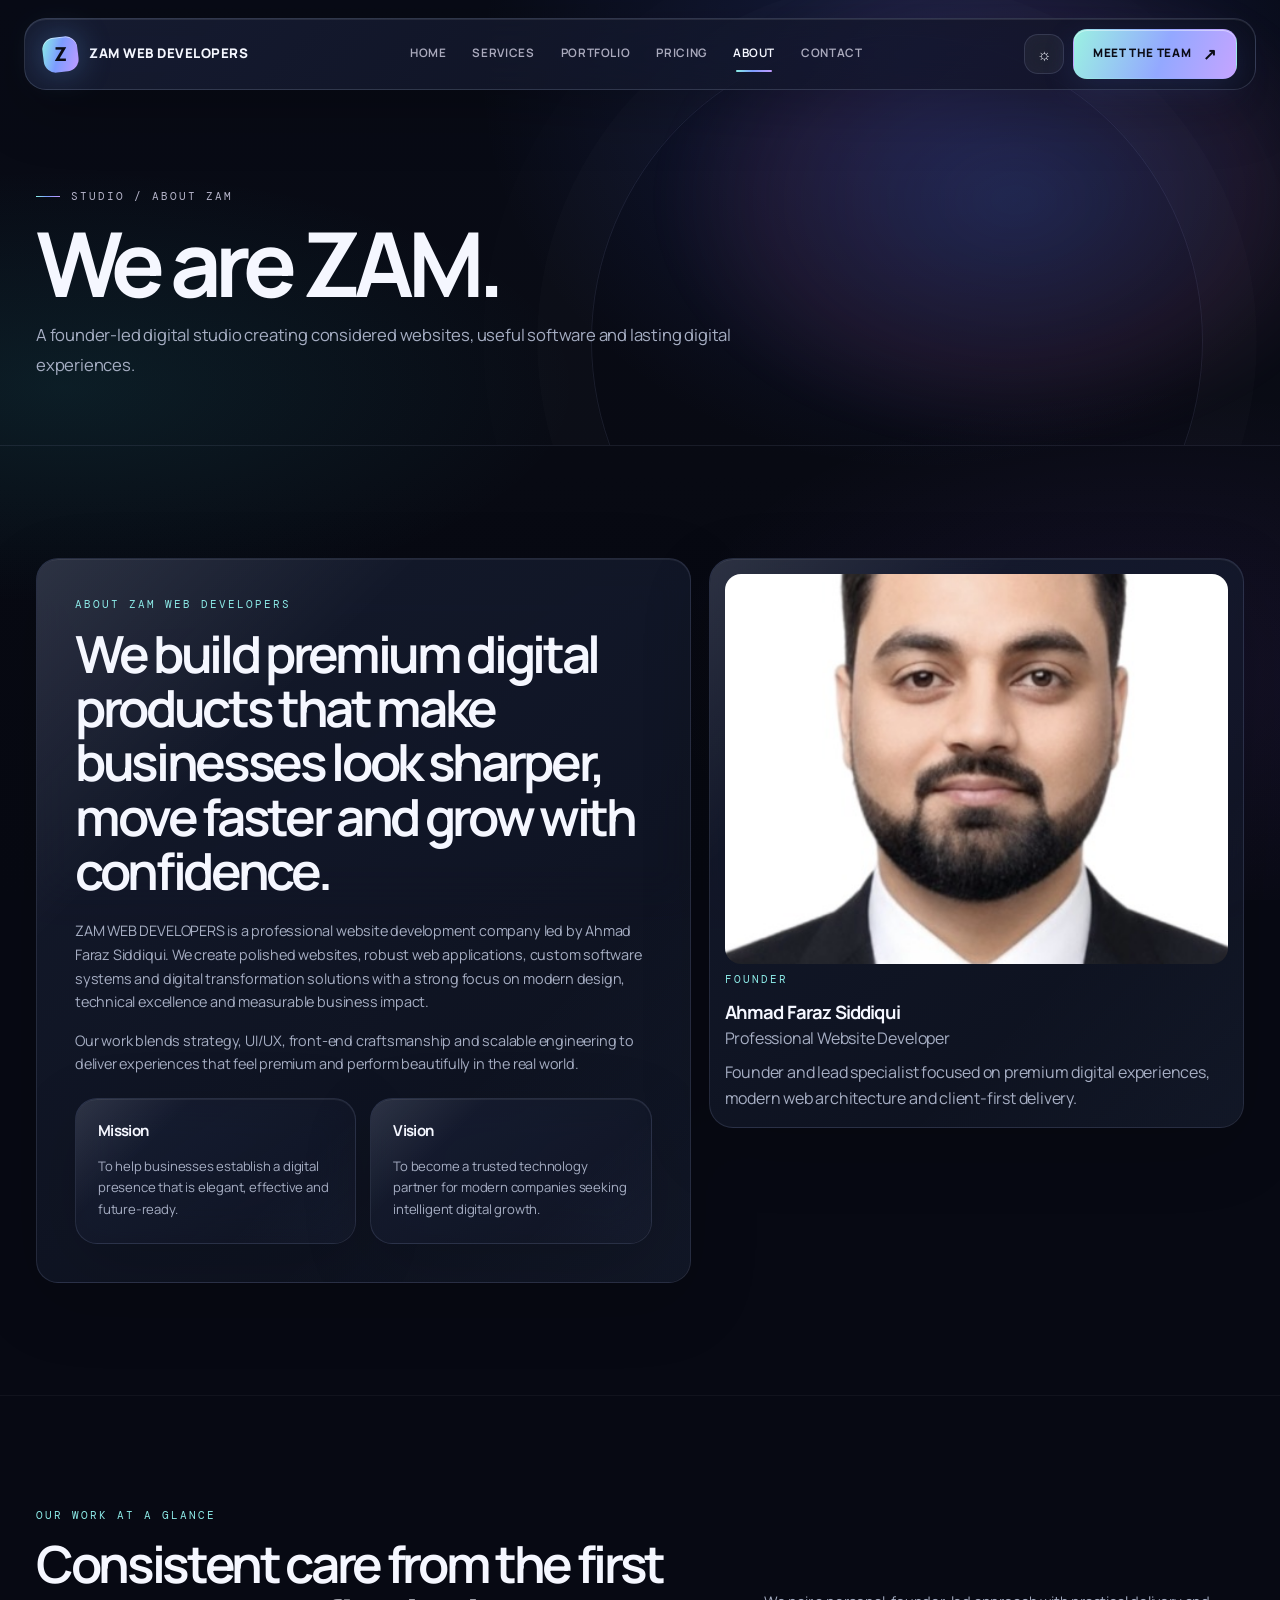
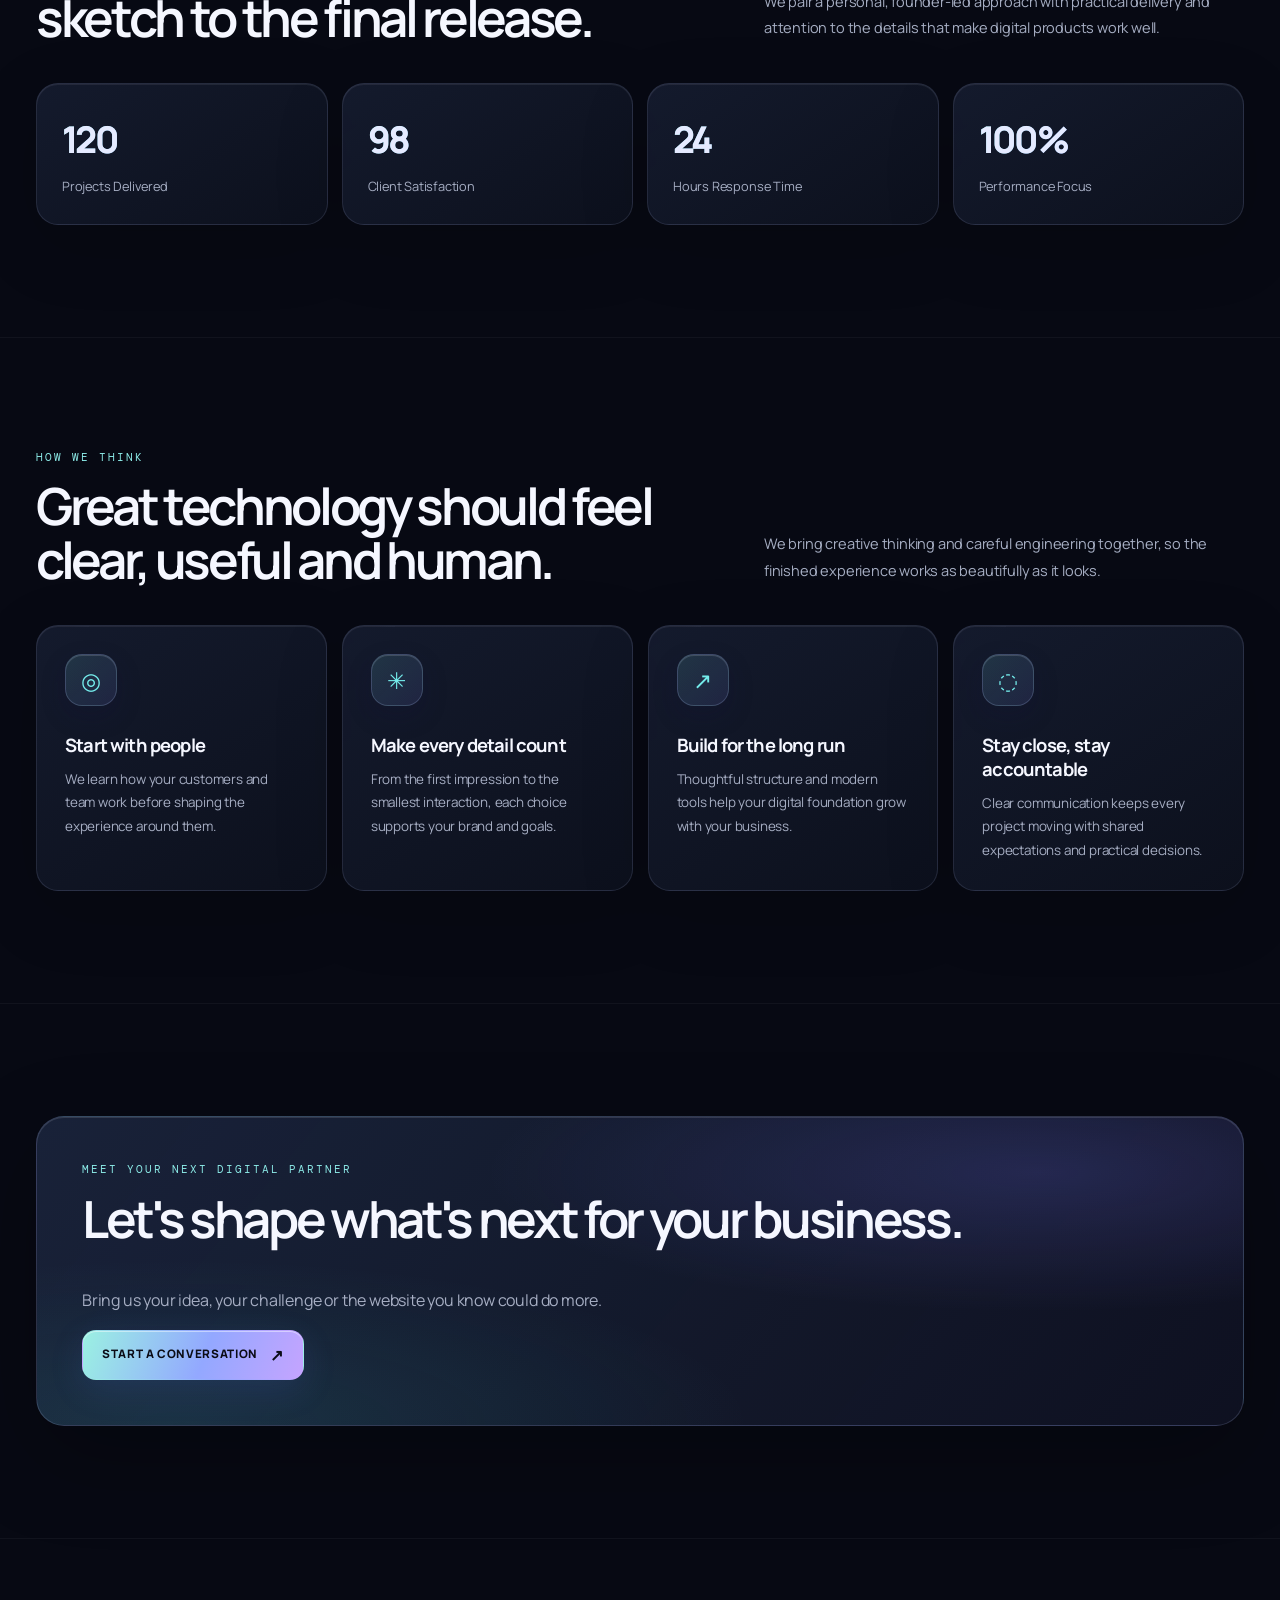
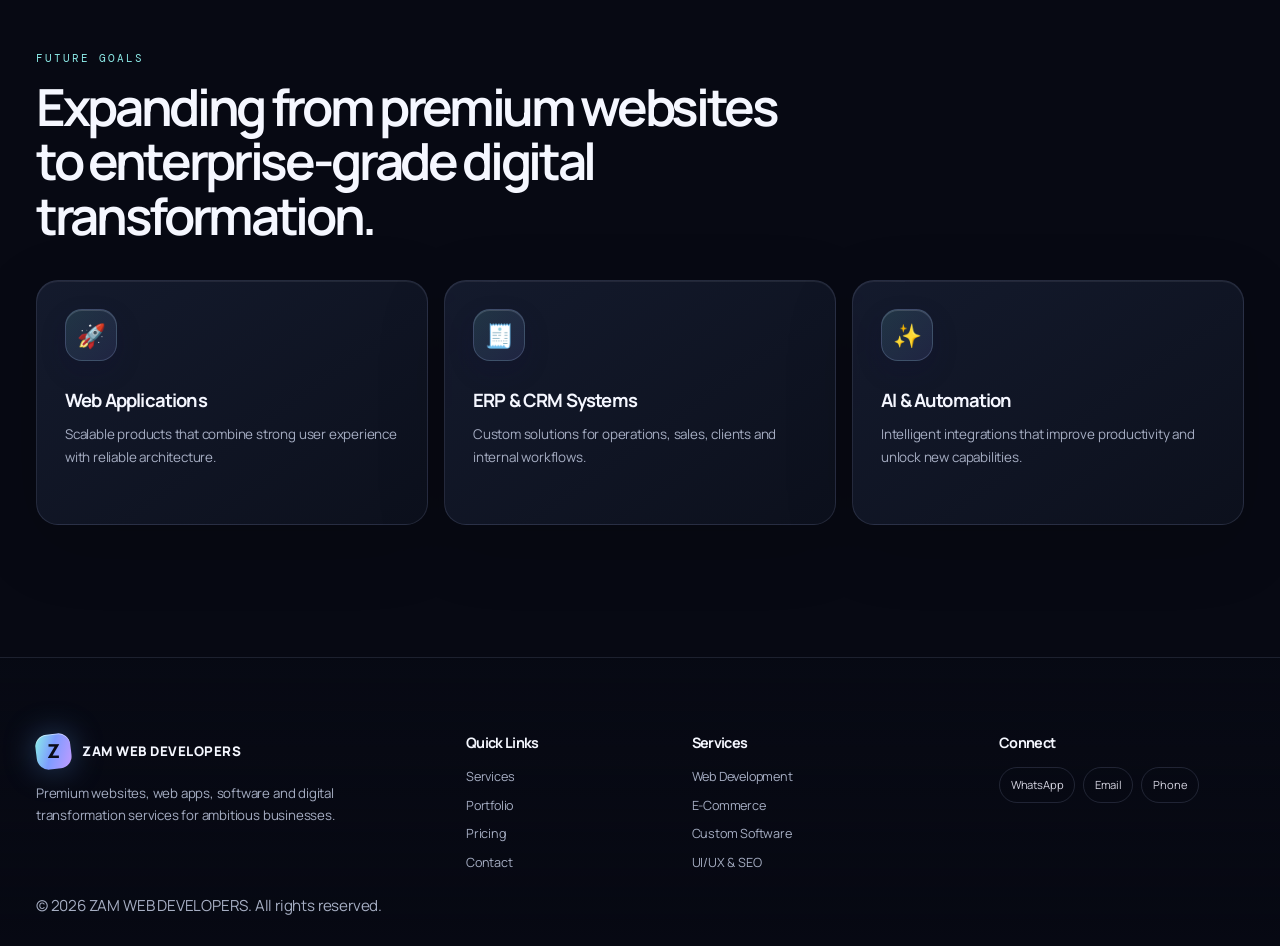
==== commit 298414f0: "11 nov" ====
--- a/about.html
+++ b/about.html
@@ -4,17 +4,17 @@
     <meta charset="UTF-8" />
     <meta name="viewport" content="width=device-width, initial-scale=1.0" />
     <link rel="icon" type="image/svg+xml" href="assets/images/favicon.svg" />
-    <title>About | ZAM WEB DEVELOPER</title>
-    <meta name="description" content="Learn about ZAM WEB DEVELOPER, its mission, vision and founder Ahmad Faraz Siddiqui." />
+    <title>About | ZAM WEB DEVELOPERS</title>
+    <meta name="description" content="Learn about ZAM WEB DEVELOPERS, its mission, vision and founder Ahmad Faraz Siddiqui." />
     <link rel="canonical" href="https://zamai.shop/about.html" />
-    <meta property="og:title" content="About | ZAM WEB DEVELOPER" />
-    <meta property="og:description" content="Learn about ZAM WEB DEVELOPER, its mission, vision and founder Ahmad Faraz Siddiqui." />
+    <meta property="og:title" content="About | ZAM WEB DEVELOPERS" />
+    <meta property="og:description" content="Learn about ZAM WEB DEVELOPERS, its mission, vision and founder Ahmad Faraz Siddiqui." />
     <meta property="og:type" content="website" />
     <meta property="og:url" content="https://zamai.shop/about.html" />
     <meta property="og:image" content="https://zamai.shop/assets/images/founder.jpg" />
     <meta name="twitter:card" content="summary_large_image" />
-    <meta name="twitter:title" content="About | ZAM WEB DEVELOPER" />
-    <meta name="twitter:description" content="Learn about ZAM WEB DEVELOPER, its mission, vision and founder Ahmad Faraz Siddiqui." />
+    <meta name="twitter:title" content="About | ZAM WEB DEVELOPERS" />
+    <meta name="twitter:description" content="Learn about ZAM WEB DEVELOPERS, its mission, vision and founder Ahmad Faraz Siddiqui." />
     <meta name="twitter:image" content="https://zamai.shop/assets/images/founder.jpg" />
     <link rel="preconnect" href="https://fonts.googleapis.com" />
     <link rel="preconnect" href="https://fonts.gstatic.com" crossorigin />
@@ -29,7 +29,7 @@
     <header class="site-header">
       <div class="container">
         <nav class="navbar" aria-label="Primary navigation">
-          <a class="brand" href="index.html"><span class="brand-mark"></span><span>ZAM WEB DEVELOPER</span></a>
+          <a class="brand" href="index.html"><span class="brand-mark"></span><span>ZAM WEB DEVELOPERS</span></a>
           <div class="nav-links" id="site-nav">
             <a href="index.html">Home</a>
             <a href="services.html">Services</a>
@@ -49,9 +49,9 @@
       <section class="section-shell">
         <div class="container about-grid">
           <article class="story-card reveal">
-            <div class="eyebrow-small">About ZAM WEB DEVELOPER</div>
+            <div class="eyebrow-small">About ZAM WEB DEVELOPERS</div>
             <h2>We build premium digital products that make businesses look sharper, move faster and grow with confidence.</h2>
-            <p>ZAM WEB DEVELOPER is a professional website development company led by Ahmad Faraz Siddiqui. We create polished websites, robust web applications, custom software systems and digital transformation solutions with a strong focus on modern design, technical excellence and measurable business impact.</p>
+            <p>ZAM WEB DEVELOPERS is a professional website development company led by Ahmad Faraz Siddiqui. We create polished websites, robust web applications, custom software systems and digital transformation solutions with a strong focus on modern design, technical excellence and measurable business impact.</p>
             <p>Our work blends strategy, UI/UX, front-end craftsmanship and scalable engineering to deliver experiences that feel premium and perform beautifully in the real world.</p>
             <div class="mission-vision">
               <div class="info-block"><h3>Mission</h3><p>To help businesses establish a digital presence that is elegant, effective and future-ready.</p></div>
@@ -70,6 +70,21 @@
         </div>
       </section>
 
+      <section class="section-shell"><div class="container"><div class="section-heading reveal"><div><div class="eyebrow-small">Our work at a glance</div><h2>Consistent care from the first sketch to the final release.</h2></div><p>We pair a personal, founder-led approach with practical delivery and attention to the details that make digital products work well.</p></div><div class="stats-grid"><article class="stat-card reveal"><div class="value" data-count="120">0</div><span>Projects Delivered</span></article><article class="stat-card reveal"><div class="value" data-count="98">0</div><span>Client Satisfaction</span></article><article class="stat-card reveal"><div class="value" data-count="24">0</div><span>Hours Response Time</span></article><article class="stat-card reveal"><div class="value" data-count="100">0</div><span>Performance Focus</span></article></div></div></section>
+
+      <section class="section-shell">
+        <div class="container">
+          <div class="section-heading reveal"><div><div class="eyebrow-small">How we think</div><h2>Great technology should feel clear, useful and human.</h2></div><p>We bring creative thinking and careful engineering together, so the finished experience works as beautifully as it looks.</p></div>
+          <div class="why-grid">
+            <article class="why-card reveal"><i>◎</i><h3>Start with people</h3><p>We learn how your customers and team work before shaping the experience around them.</p></article>
+            <article class="why-card reveal"><i>✳</i><h3>Make every detail count</h3><p>From the first impression to the smallest interaction, each choice supports your brand and goals.</p></article>
+            <article class="why-card reveal"><i>↗</i><h3>Build for the long run</h3><p>Thoughtful structure and modern tools help your digital foundation grow with your business.</p></article>
+            <article class="why-card reveal"><i>◌</i><h3>Stay close, stay accountable</h3><p>Clear communication keeps every project moving with shared expectations and practical decisions.</p></article>
+          </div>
+        </div>
+      </section>
+      <section class="section-shell"><div class="container"><div class="cta-banner reveal"><div class="eyebrow-small">Meet your next digital partner</div><h2>Let's shape what's next for your business.</h2><p>Bring us your idea, your challenge or the website you know could do more.</p><a class="btn" href="contact.html">Start a Conversation</a></div></div></section>
+
       <section class="section-shell">
         <div class="container">
           <div class="section-heading reveal">
@@ -87,7 +102,7 @@
       </section>
     </main>
 
-    <footer class="footer"><div class="container footer-grid"><div><div class="brand" style="margin-bottom:0.9rem;"><span class="brand-mark"></span><span>ZAM WEB DEVELOPER</span></div><p>Premium websites, web apps, software and digital transformation services for ambitious businesses.</p></div><div><h3>Quick Links</h3><div class="footer-links"><a href="services.html">Services</a><a href="portfolio.html">Portfolio</a><a href="pricing.html">Pricing</a><a href="contact.html">Contact</a></div></div><div><h3>Connect</h3><div class="socials"><a href="https://wa.me/919161007123" target="_blank" rel="noreferrer">WhatsApp</a><a href="mailto:farazsid20@gmail.com">Email</a><a href="tel:+919161007123">Phone</a></div></div></div><div class="container" style="margin-top:1.2rem;color:var(--muted);font-size:0.95rem;">© <span id="year"></span> ZAM WEB DEVELOPER. All rights reserved.</div></footer>
+    <footer class="footer"><div class="container footer-grid"><div><div class="brand" style="margin-bottom:0.9rem;"><span class="brand-mark"></span><span>ZAM WEB DEVELOPERS</span></div><p>Premium websites, web apps, software and digital transformation services for ambitious businesses.</p></div><div><h3>Quick Links</h3><div class="footer-links"><a href="services.html">Services</a><a href="portfolio.html">Portfolio</a><a href="pricing.html">Pricing</a><a href="contact.html">Contact</a></div></div><div><h3>Services</h3><div class="footer-links"><a href="services.html">Web Development</a><a href="services.html">E-Commerce</a><a href="services.html">Custom Software</a><a href="services.html">UI/UX & SEO</a></div></div><div><h3>Connect</h3><div class="socials"><a href="https://wa.me/919161007123" target="_blank" rel="noreferrer">WhatsApp</a><a href="mailto:farazsid20@gmail.com">Email</a><a href="tel:+919161007123">Phone</a></div></div></div><div class="container" style="margin-top:1.2rem;color:var(--muted);font-size:0.95rem;">© <span id="year"></span> ZAM WEB DEVELOPERS. All rights reserved.</div></footer>
     <button class="back-to-top" id="back-to-top" aria-label="Back to top">↑</button>
     <script src="assets/js/main.js"></script>
   </body>
--- a/assets/css/styles.css
+++ b/assets/css/styles.css
@@ -223,3 +223,169 @@
   *,*::before,*::after { scroll-behavior:auto!important; animation-duration:.01ms!important; animation-iteration-count:1!important; transition-duration:.01ms!important; }
   .reveal { opacity:1; transform:none; filter:none; }
 }
+
+/* ZAM / liquid glass visual system */
+:root {
+  --bg:#070913;
+  --surface:#101321;
+  --surface-2:#151a2b;
+  --text:#f5f7ff;
+  --muted:#a6aec3;
+  --line:rgba(192,207,255,.14);
+  --blue:#7b8cff;
+  --cyan:#75edec;
+  --pink:#bf9aff;
+  --gradient:linear-gradient(112deg,#8bf2e6 0%,#7d9cff 46%,#c39bff 100%);
+  --shadow:0 30px 90px rgba(1,5,20,.48);
+}
+html { scroll-padding-top:110px; }
+body { background:#070913; letter-spacing:-.012em; }
+body::before { z-index:-2; background:radial-gradient(ellipse at 72% 8%,rgba(79,104,255,.18),transparent 34%),radial-gradient(ellipse at 5% 43%,rgba(46,200,204,.1),transparent 30%),radial-gradient(ellipse at 90% 75%,rgba(161,100,255,.09),transparent 30%),linear-gradient(180deg,#080b16,#080a13 52%,#070912); }
+body::after { opacity:.07; background-size:80px 80px; }
+.container { width:min(1320px,calc(100% - 72px)); }
+.site-header { inset:18px 0 auto; }
+.site-header .container { width:min(1380px,calc(100% - 48px)); }
+.navbar { min-height:72px; padding-inline:18px; border-color:rgba(207,222,255,.16); border-radius:22px; background:linear-gradient(135deg,rgba(27,33,57,.76),rgba(12,15,27,.72)); box-shadow:0 18px 60px rgba(0,0,0,.26),inset 0 1px rgba(255,255,255,.09); backdrop-filter:blur(28px) saturate(145%); }
+.site-header.scrolled .navbar { min-height:64px; background:rgba(12,15,27,.88); }
+.brand-mark { border-radius:12px; box-shadow:0 0 32px rgba(102,172,255,.35),inset 0 1px rgba(255,255,255,.5); }
+.nav-links a { letter-spacing:.055em; }
+.nav-links a::after { height:2px; inset-inline:14px; bottom:2px; border-radius:2px; }
+.icon-btn,.menu-toggle { border-radius:14px; background:rgba(255,255,255,.055); backdrop-filter:blur(14px); }
+.btn,.btn-secondary { min-height:50px; border-radius:14px; letter-spacing:.055em; box-shadow:inset 0 1px rgba(255,255,255,.44),0 10px 34px rgba(94,129,255,.13); }
+.btn { background:linear-gradient(110deg,#9bf1e2,#93a8ff 55%,#c5a4ff); }
+.btn-secondary { border-color:rgba(205,217,255,.2); background:linear-gradient(135deg,rgba(255,255,255,.12),rgba(255,255,255,.035)); color:#eef1ff; backdrop-filter:blur(18px); }
+#scroll-progress { height:3px; }
+#loading-screen { background:radial-gradient(ellipse at 50% 45%,rgba(68,101,208,.17),transparent 38%),#080b15; color:#c6d2ed; }
+.loader-ring { width:50px; height:50px; border-width:2px; box-shadow:0 0 28px rgba(110,215,255,.12); }
+.loader::before { content:'ZAM'; margin-bottom:-8px; color:#f7f8ff; font:800 1.7rem/1 Manrope,sans-serif; letter-spacing:.18em; }
+h1 { letter-spacing:-.075em; }
+h2 { letter-spacing:-.065em; }
+.hero { min-height:900px; padding-top:155px; }
+.hero::before { top:-380px; right:-270px; width:1050px; height:1050px; background:radial-gradient(circle,rgba(98,111,255,.22),rgba(61,198,213,.1) 36%,transparent 69%); }
+.hero-grid { gap:28px; }
+.hero-copy h1 { max-width:740px; font-size:clamp(3.5rem,5.6vw,5.6rem); line-height:.91; }
+.hero-copy h1 span { background-image:linear-gradient(100deg,#91f2e5 2%,#9baaff 48%,#c4a1ff 100%); }
+.hero-copy p { max-width:560px; color:#b2bad0; line-height:1.85; font-size:1.04rem; }
+.hero-focus { margin-top:-11px; color:#e4eaff; }
+.hero-visual { min-height:600px; }
+.hero-visual::before { border-color:rgba(159,187,255,.2); box-shadow:0 0 0 38px rgba(255,255,255,.018),0 0 0 78px rgba(255,255,255,.012),0 0 100px rgba(93,113,255,.08); }
+.hero-visual::after { background:radial-gradient(ellipse,rgba(76,206,218,.2),rgba(125,91,228,.16) 46%,transparent 72%); }
+.hero-card { width:min(590px,100%); padding:13px; border:1px solid rgba(216,228,255,.23); border-radius:26px; background:linear-gradient(145deg,rgba(38,47,77,.73),rgba(17,22,38,.75) 62%,rgba(36,31,65,.72)); box-shadow:0 48px 120px rgba(0,0,0,.5),inset 0 1px rgba(255,255,255,.24),0 0 70px rgba(101,127,255,.12); backdrop-filter:blur(26px) saturate(140%); }
+.hero-card::before,.service-card::before,.portfolio-card::before,.pricing-card::before,.why-card::before,.story-card::before,.founder-card::before,.contact-card::before,.info-block::before,.testimonial-card::before,.calculator-card::before { content:''; position:absolute; inset:0; border-radius:inherit; pointer-events:none; background:linear-gradient(135deg,rgba(255,255,255,.105),transparent 28%,transparent 69%,rgba(133,174,255,.045)); }
+.hero-card-inner { min-height:365px; border-radius:18px; background:radial-gradient(ellipse at 78% 45%,rgba(71,175,197,.18),transparent 35%),linear-gradient(135deg,rgba(55,66,130,.24),rgba(12,17,32,.95) 55%,rgba(49,39,91,.4)); }
+.mock-globe { width:118px; height:118px; box-shadow:inset -17px -16px 26px rgba(0,0,0,.7),0 0 58px rgba(102,148,255,.48),0 0 100px rgba(70,226,220,.16); }
+.float-label { border:1px solid rgba(203,220,255,.2); border-radius:999px; background:rgba(16,22,42,.64); backdrop-filter:blur(16px); box-shadow:0 12px 40px rgba(0,0,0,.24); }
+.scroll-cue { color:#b8c2db; }
+.section-shell { padding:112px 0; }
+.section-heading { margin-bottom:38px; }
+.section-heading h2 { max-width:780px; }
+.section-heading > p { max-width:480px; line-height:1.8; }
+.eyebrow,.eyebrow-small { letter-spacing:.18em; }
+.eyebrow-small { color:#8ceae7; }
+.service-grid { grid-template-columns:repeat(3,minmax(0,1fr)); gap:16px; }
+.service-card,.why-card,.portfolio-card,.pricing-card,.testimonial-card,.story-card,.founder-card,.contact-card,.info-block,.calculator-card,.faq-item,.stat-card { position:relative; overflow:hidden; border:1px solid rgba(191,207,255,.13); border-radius:22px; background:linear-gradient(145deg,rgba(24,31,52,.78),rgba(15,19,33,.74)); box-shadow:0 20px 70px rgba(0,0,0,.16),inset 0 1px rgba(255,255,255,.07); backdrop-filter:blur(18px) saturate(130%); }
+.service-card,.why-card,.pricing-card,.testimonial-card,.stat-card { padding:28px; }
+.service-card,.why-card,.pricing-card,.portfolio-card { transition:border-color .35s,box-shadow .4s,background .4s,transform .4s; }
+.service-card::after,.why-card::after,.portfolio-card::after,.pricing-card::after { content:''; position:absolute; z-index:0; inset:0; border-radius:inherit; opacity:0; pointer-events:none; background:radial-gradient(380px circle at var(--pointer-x,50%) var(--pointer-y,50%),rgba(120,207,255,.115),transparent 68%); transition:opacity .35s; }
+.service-card:hover::after,.why-card:hover::after,.portfolio-card:hover::after,.pricing-card:hover::after { opacity:1; }
+.service-card:hover,.why-card:hover,.pricing-card:hover,.portfolio-card:hover { border-color:rgba(146,184,255,.35); box-shadow:0 28px 80px rgba(0,0,0,.34),0 0 42px rgba(105,136,255,.09),inset 0 1px rgba(255,255,255,.12); }
+.service-card > *, .why-card > *, .pricing-card > *, .testimonial-card > *, .story-card > *, .founder-card > *, .contact-card > *, .info-block > * { position:relative; z-index:1; }
+.service-card > i,.why-card > i { width:52px; height:52px; display:grid; place-items:center; margin-bottom:28px; border:1px solid rgba(182,211,255,.2); border-radius:17px; background:linear-gradient(135deg,rgba(113,221,222,.15),rgba(135,135,255,.12)); font-size:1.45rem; font-style:normal; box-shadow:inset 0 1px rgba(255,255,255,.14),0 10px 25px rgba(20,24,60,.22); }
+.service-card h3,.why-card h3 { margin-bottom:10px; }
+.service-card p,.why-card p { line-height:1.75; }
+.service-list span,.tech-item { border-color:rgba(187,204,255,.14); border-radius:999px; background:rgba(208,222,255,.045); }
+.card-link { color:#9debe5; }
+.stats-grid { gap:14px; }
+.stat-card { padding:25px; }
+.stat-card .value { color:#e5eaff; background:var(--gradient); background-clip:text; -webkit-background-clip:text; }
+.timeline-step { position:relative; z-index:1; }
+.step-badge { width:48px; height:48px; display:grid; place-items:center; border:1px solid rgba(172,209,255,.22); border-radius:15px; background:linear-gradient(135deg,rgba(108,225,221,.15),rgba(132,127,255,.16)); color:#bcefe9; box-shadow:0 10px 32px rgba(0,0,0,.2); }
+.timeline::before { top:23px; height:1px; background:linear-gradient(90deg,transparent,rgba(126,214,233,.55),rgba(151,140,255,.45),transparent); }
+.filter-chip { border-radius:999px; border-color:rgba(191,207,255,.16); background:rgba(255,255,255,.035); }
+.filter-chip.active,.filter-chip:hover { color:#111526; background:linear-gradient(110deg,#94ede2,#a5aaff); border-color:transparent; }
+.portfolio-card { padding:12px 12px 22px; border-radius:23px; background:linear-gradient(145deg,rgba(28,34,55,.86),rgba(14,18,30,.9)); }
+.portfolio-card img { border-radius:15px; filter:saturate(.84); transition:transform .7s cubic-bezier(.2,.7,.2,1),filter .5s; }
+.portfolio-card:hover img { transform:scale(1.035); filter:saturate(1.08); }
+.portfolio-card h3,.portfolio-card p,.portfolio-actions { margin-inline:12px; }
+.portfolio-card h3 { margin-top:20px; }
+.portfolio-actions { border-top-color:rgba(191,207,255,.11); }
+.testimonial-card { border-radius:22px; }
+.rating { color:#95e8dc; letter-spacing:.14em; }
+.person .avatar { background:linear-gradient(135deg,rgba(107,221,221,.3),rgba(146,129,255,.35)); }
+.faq-list { gap:12px; }
+.faq-item { padding:21px 24px; cursor:pointer; }
+.faq-item.active { border-color:rgba(132,197,255,.3); }
+.faq-item h3 { color:#ecf0ff; }
+.cta-banner,.newsletter { position:relative; overflow:hidden; border:1px solid rgba(189,207,255,.17); border-radius:28px; background:radial-gradient(ellipse at 83% 18%,rgba(123,117,255,.19),transparent 39%),radial-gradient(ellipse at 12% 100%,rgba(66,207,205,.12),transparent 38%),linear-gradient(130deg,rgba(27,37,61,.91),rgba(16,19,36,.82)); box-shadow:0 30px 90px rgba(0,0,0,.26),inset 0 1px rgba(255,255,255,.12); }
+.about-grid,.contact-grid { gap:18px; }
+.story-card,.contact-card { padding:38px; }
+.mission-vision { gap:14px; }
+.info-block { padding:22px; }
+.founder-card { padding:15px; border-radius:24px; }
+.founder-card img { border-radius:16px; }
+.contact-card input,.contact-card select,.contact-card textarea { position:relative; z-index:1; border-radius:12px; border-color:rgba(187,204,255,.16); background:rgba(5,9,20,.4); }
+.contact-card input:focus,.contact-card select:focus,.contact-card textarea:focus { border-color:#75deda; box-shadow:0 0 0 4px rgba(83,226,220,.1); }
+.contact-card .field-group label { position:relative; z-index:1; color:#d9e0f2; }
+.page-intro { min-height:420px; padding-top:178px; border-bottom-color:rgba(192,207,255,.09); }
+.page-intro::before { content:''; position:absolute; width:610px; height:610px; top:35px; right:6%; border:1px solid rgba(181,196,255,.1); border-radius:50%; box-shadow:0 0 0 54px rgba(255,255,255,.012),0 0 0 108px rgba(255,255,255,.009); }
+.page-intro::after { width:750px; height:520px; top:-60px; right:-110px; filter:blur(10px); }
+.page-intro h1 { max-width:1050px; line-height:.96; }
+.page-intro p { max-width:700px; font-size:1.04rem; line-height:1.8; }
+.footer { margin-top:20px; padding-top:76px; border-top-color:rgba(192,207,255,.12); background:linear-gradient(180deg,rgba(10,14,26,.16),rgba(7,9,19,.86)); }
+.footer-grid { grid-template-columns:1.45fr .7fr 1fr .9fr; }
+.socials a { border-radius:999px; }
+.back-to-top { border-radius:15px; background:rgba(22,28,46,.86); }
+.floating-action { box-shadow:0 12px 34px rgba(0,0,0,.35); }
+.reveal { transform:translateY(26px); filter:blur(5px); }
+.service-grid .reveal:nth-child(3n+2),.portfolio-grid .reveal:nth-child(3n+2),.pricing-grid .reveal:nth-child(3n+2) { transition-delay:.08s; }
+.service-grid .reveal:nth-child(3n),.portfolio-grid .reveal:nth-child(3n),.pricing-grid .reveal:nth-child(3n) { transition-delay:.15s; }
+@media(max-width:1100px) {
+  .container { width:min(100% - 48px,var(--container)); }
+  .hero-copy h1 { font-size:clamp(3.8rem,7.2vw,6.3rem); }
+}
+@media(max-width:780px) {
+  .container { width:calc(100% - 38px); }
+  .site-header .container { width:calc(100% - 22px); }
+  .navbar { background:rgba(13,17,31,.85); }
+  .nav-links { border-color:rgba(200,216,255,.17); background:rgba(12,16,29,.97); }
+  .hero { min-height:auto; padding:142px 0 80px; }
+  .hero-copy h1 { max-width:700px; font-size:clamp(3.2rem,9vw,5rem); }
+  .hero-visual { min-height:460px; }
+  .section-shell { padding:82px 0; }
+  .service-grid { grid-template-columns:repeat(2,minmax(0,1fr)); }
+  .page-intro { min-height:350px; padding-top:145px; }
+  .story-card,.contact-card { padding:27px; }
+}
+@media(max-width:520px) {
+  .container { width:calc(100% - 32px); }
+  .hero { padding-top:126px; }
+  .hero-copy h1 { font-size:clamp(2.6rem,11.4vw,3.7rem); }
+  .hero-visual { min-height:360px; }
+  .hero-card { transform:none; }
+  .hero-card-inner { min-height:275px; }
+  .service-grid,.why-grid,.stats-grid,.timeline,.footer-grid { grid-template-columns:1fr; }
+  .service-card,.why-card,.pricing-card,.testimonial-card { padding:23px; }
+  .page-intro { min-height:325px; }
+  .page-intro h1 { font-size:clamp(2.65rem,12vw,4.2rem); }
+  .page-intro p { font-size:.94rem; }
+  .section-shell { padding:68px 0; }
+  .story-card,.contact-card { padding:22px; }
+}
+@media (prefers-reduced-motion:reduce) {
+  .hero::before,.mock-globe,.hero-card { animation:none!important; }
+}
+body.light { background:#f1f3fa; }
+body.light::before { background:radial-gradient(ellipse at 75% 4%,rgba(109,126,224,.2),transparent 36%),radial-gradient(ellipse at 8% 38%,rgba(68,190,191,.13),transparent 31%),linear-gradient(180deg,#f5f6fc,#eef0f8 68%,#e9edf6); }
+body.light::after { opacity:.045; }
+body.light .navbar { background:rgba(249,250,255,.8); border-color:rgba(51,65,114,.16); }
+body.light .site-header.scrolled .navbar { background:rgba(249,250,255,.94); }
+body.light .nav-links a,body.light .nav-links a:hover,body.light .nav-links a.active { color:#20243a; }
+body.light .nav-links { background:rgba(248,249,255,.97); }
+body.light .btn-secondary { color:#20243a; background:rgba(255,255,255,.62); }
+body.light .service-card,body.light .why-card,body.light .portfolio-card,body.light .pricing-card,body.light .testimonial-card,body.light .story-card,body.light .founder-card,body.light .contact-card,body.light .info-block,body.light .calculator-card,body.light .faq-item,body.light .stat-card { background:linear-gradient(145deg,rgba(255,255,255,.91),rgba(247,248,253,.86)); border-color:rgba(50,65,117,.14); box-shadow:0 20px 65px rgba(46,55,103,.09),inset 0 1px rgba(255,255,255,.95); }
+body.light .contact-card input,body.light .contact-card select,body.light .contact-card textarea { background:rgba(255,255,255,.82); color:#20243a; }
+body.light .contact-card .field-group label,body.light .faq-item h3 { color:#31364c; }
+body.light .cta-banner,body.light .newsletter { background:radial-gradient(ellipse at 83% 18%,rgba(123,117,255,.13),transparent 39%),linear-gradient(130deg,rgba(255,255,255,.94),rgba(240,243,252,.92)); }
+body.light .footer { background:rgba(239,242,250,.82); }
+body.light .page-intro { border-bottom-color:rgba(50,65,117,.1); }
+body.light .hero-focus { color:#30354a; }
